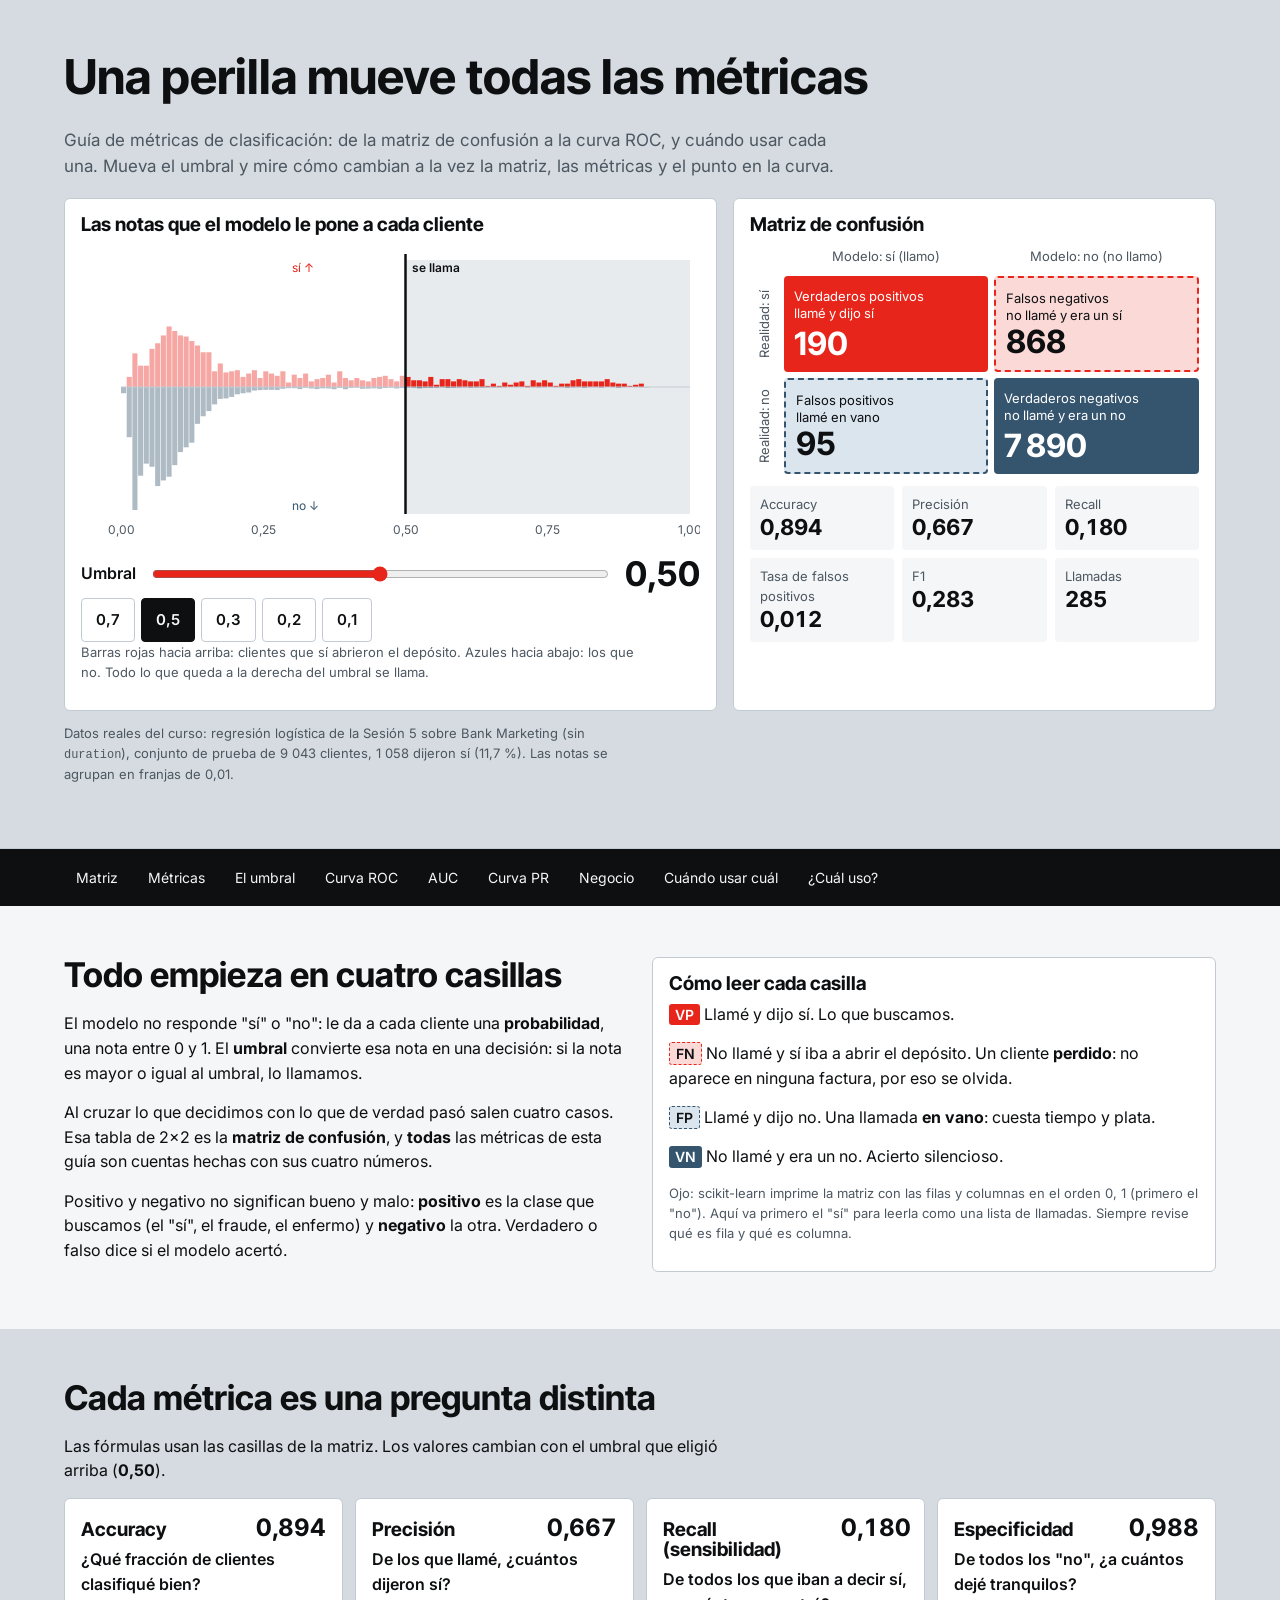
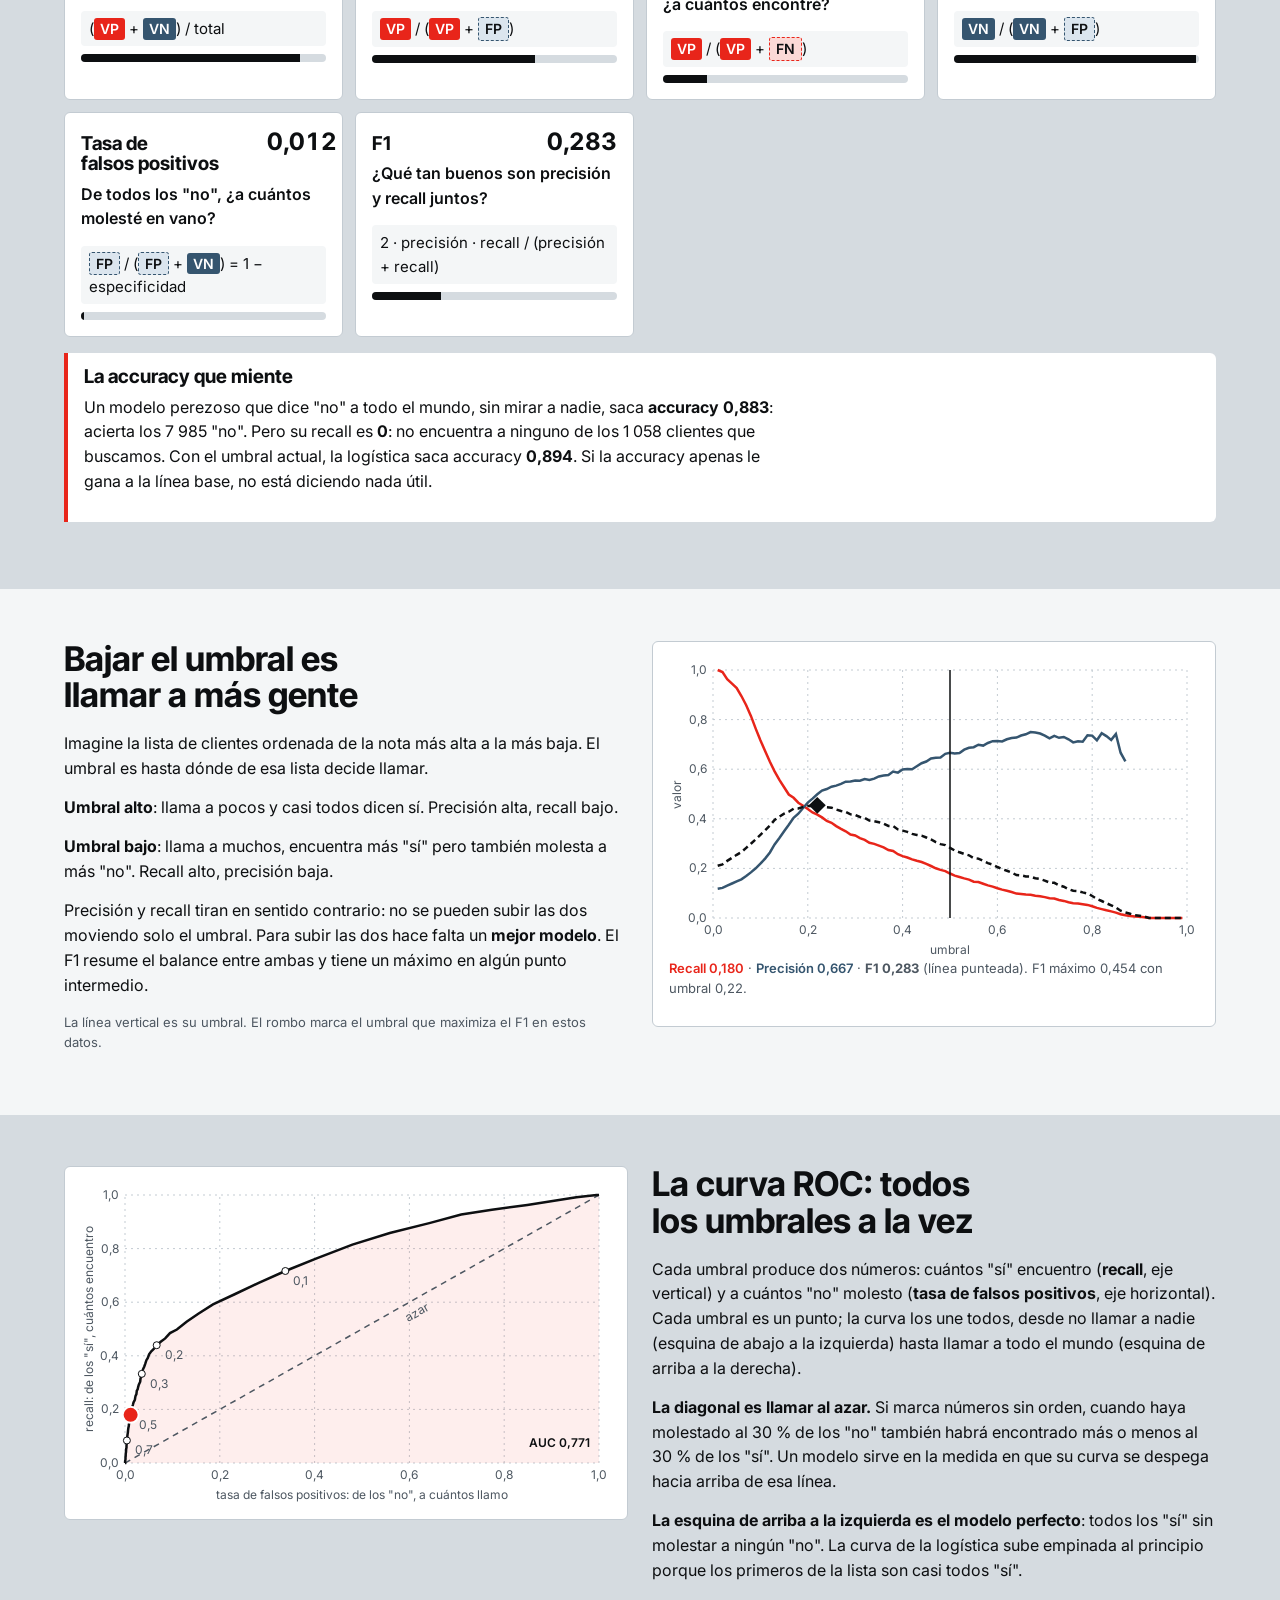
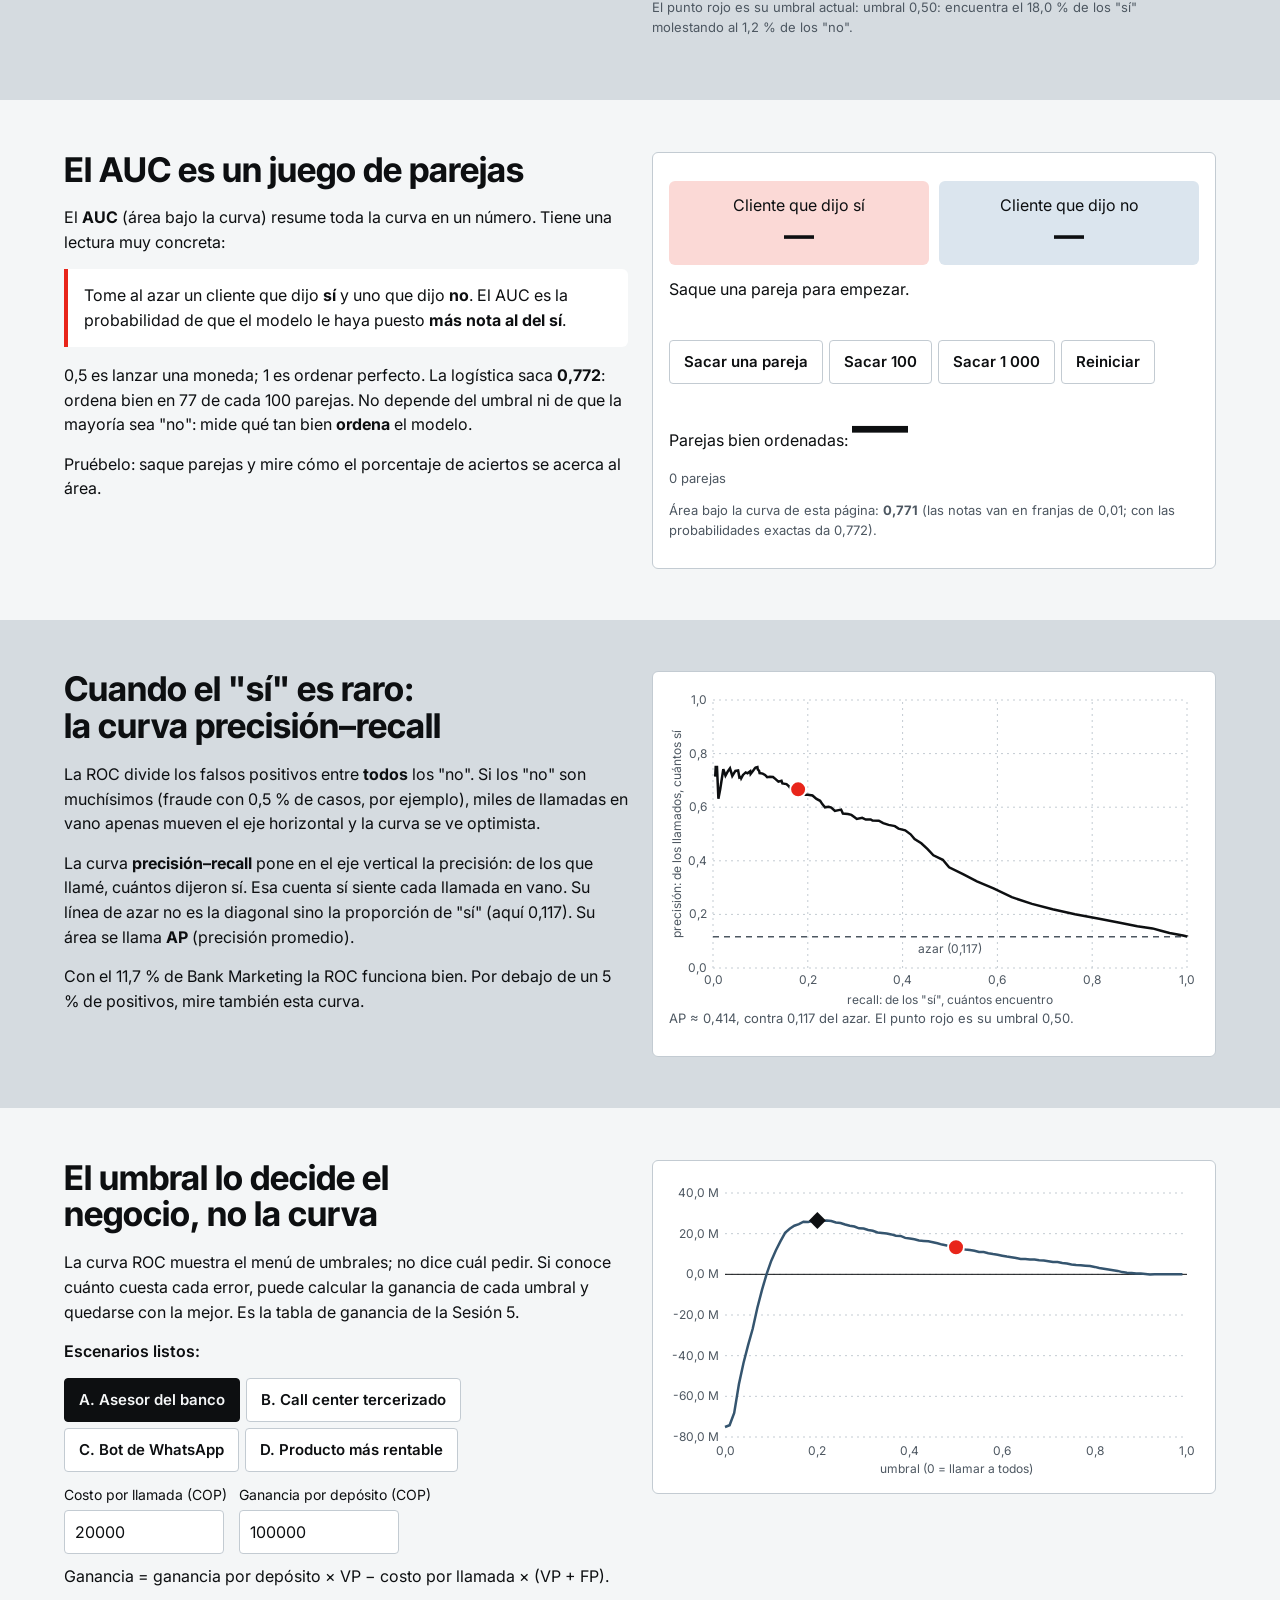
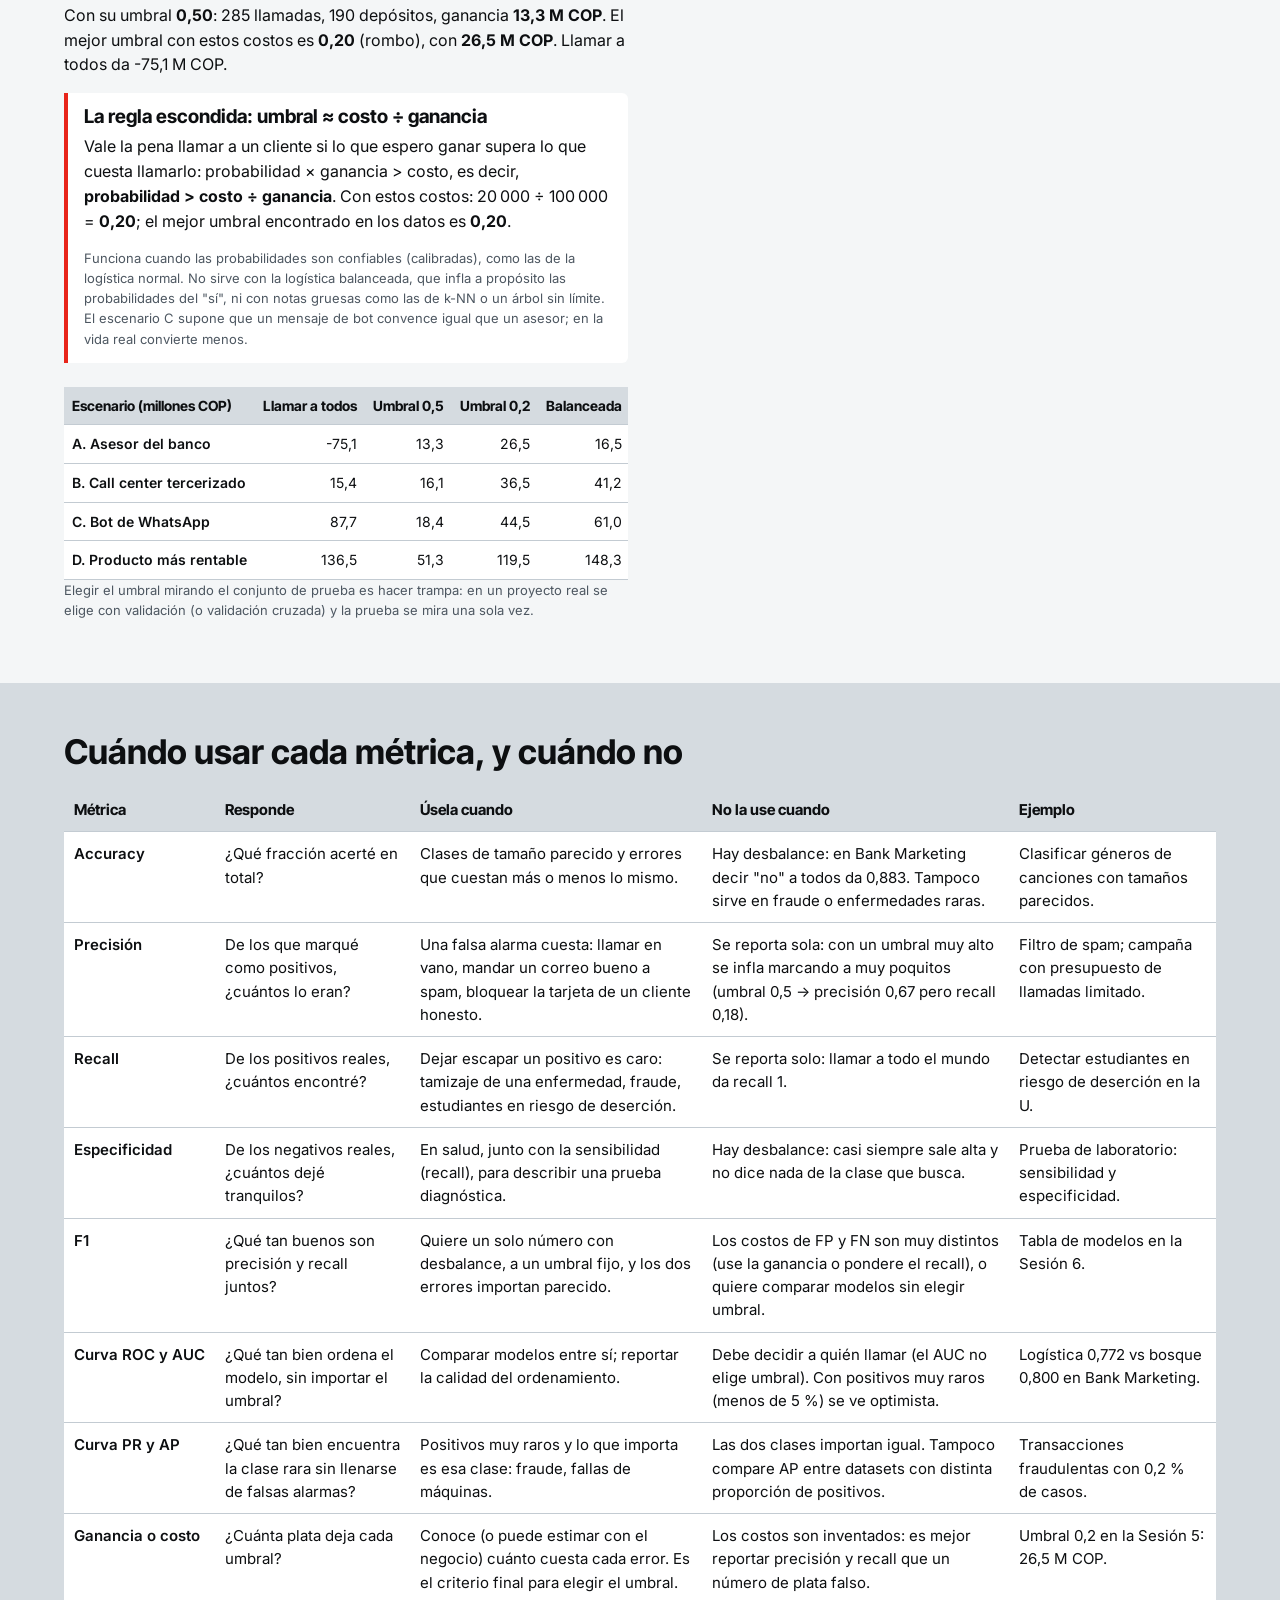
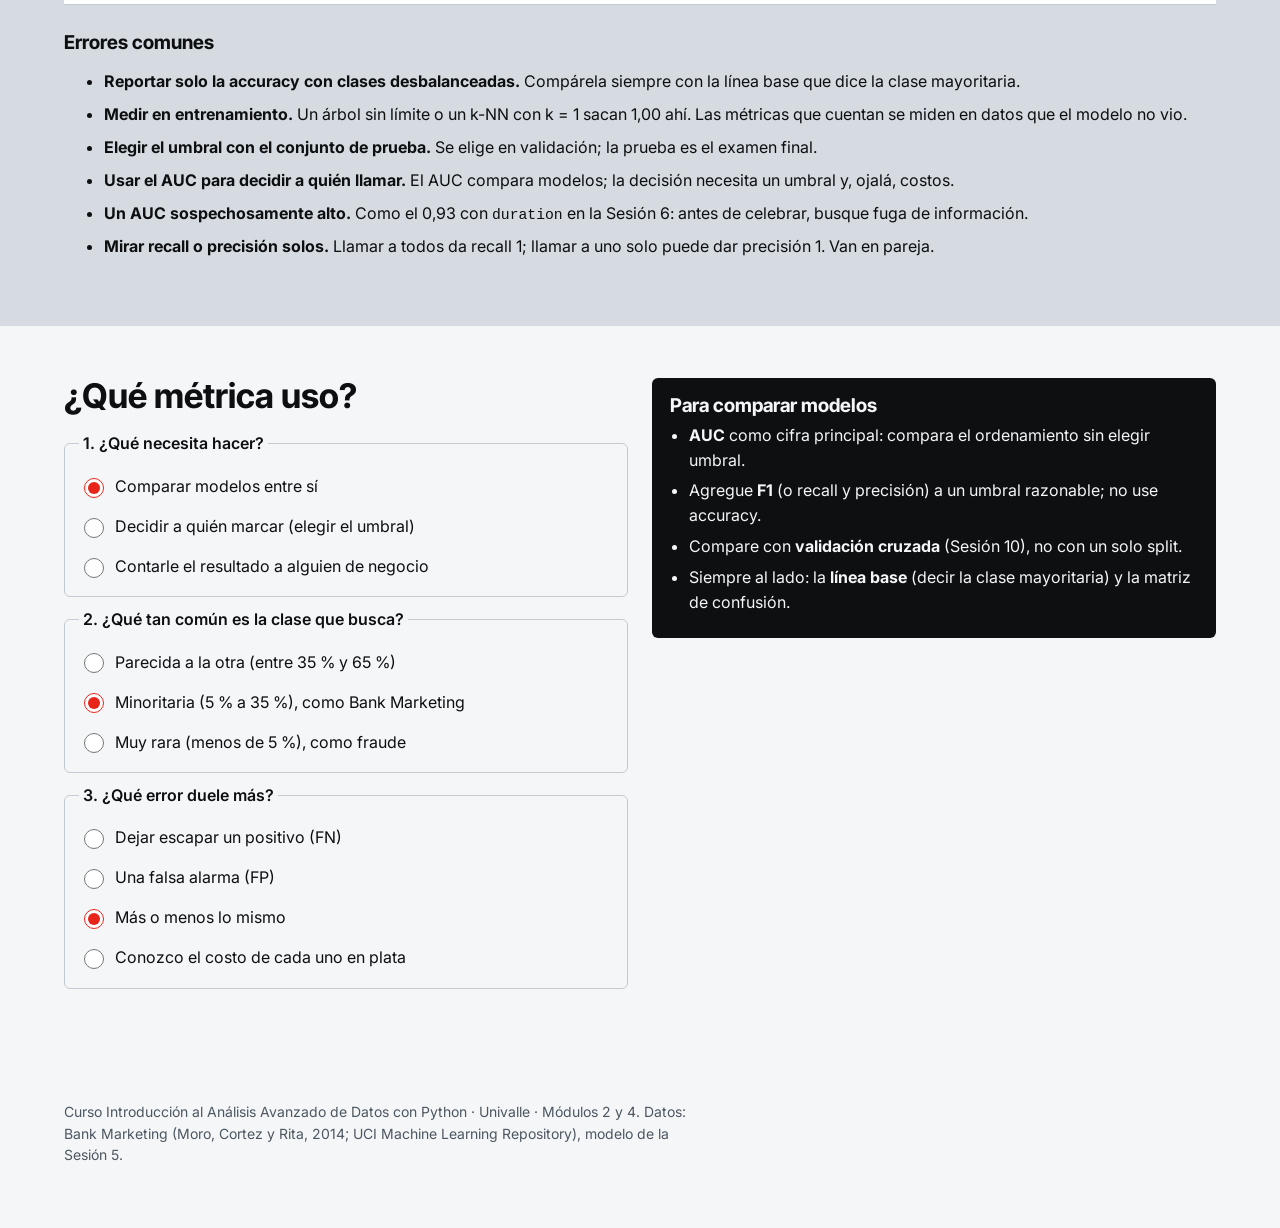
==== laboratorio/10_metricas.html @ 0da5ed46 "Laboratorio 10: métricas, umbral y ROC" ====
<!DOCTYPE html>
<html lang="es">
<head>
<meta charset="utf-8">
<meta name="viewport" content="width=device-width, initial-scale=1">
<title>Guía de métricas de clasificación</title>
<link rel="preconnect" href="https://fonts.googleapis.com">
<link rel="stylesheet" href="https://fonts.googleapis.com/css2?family=Inter+Tight:wght@600;700&family=Inter:wght@400;500;600&display=swap">
<style>
/* VOICE: profesor explicando en vivo, claro y técnico, sin adornos.
   IDEA: la consola del call center: una perilla (el umbral) mueve toda la tabla de llamadas.
   PICTURE: el laboratorio vivo arriba: notas de los clientes, la perilla, la matriz y el punto en la ROC.
   COLOUR and TYPE: acero, negro, blanco; rojo alarma = "sí", pizarra azul = "no". Inter Tight + Inter.
   LAYOUT: laboratorio a lo ancho, luego secciones en columna con figuras vivas y una guía final de decisión. */
:root{color-scheme:light dark;
--bg:light-dark(#f4f6f7,#16191c);--panel:light-dark(#ffffff,#1e2327);--steel:light-dark(#d5dbe0,#2b3238);
--ink:light-dark(#0d0f11,#eef1f3);--muted:light-dark(#4d5761,#a3aeb7);--line:light-dark(#c3cbd2,#3a434b);
--si:light-dark(#e8251a,#ff5b4f);--si2:light-dark(#fbd9d6,#4a2220);--no:light-dark(#35556f,#93b4cc);--no2:light-dark(#dbe5ee,#23313d)}
:root[data-theme=light]{color-scheme:light}:root[data-theme=dark]{color-scheme:dark}
*{box-sizing:border-box;min-width:0}
body{margin:0;background:var(--bg);color:var(--ink);font:16px/1.55 Inter,system-ui,sans-serif;overflow-x:clip}
h1,h2,h3{font-family:"Inter Tight",Inter,sans-serif;font-weight:700;line-height:1.08;text-wrap:balance;margin:0 0 .5em}
h1{font-size:clamp(30px,4.4vw,48px)}h2{font-size:clamp(24px,3vw,34px)}h3{font-size:19px;margin-bottom:.35em}
p{margin:0 0 .9em;max-width:70ch}
.band{padding:clamp(28px,4vw,60px) max(5vw,16px)}
.wrap{max-width:1240px;margin:0 auto}
.top{background:var(--steel);border-bottom:1px solid var(--line)}
.lede{color:var(--muted);font-size:17px}
nav.scroll{display:flex;gap:6px;overflow-x:auto;padding:10px max(5vw,16px);background:var(--ink);}
nav.scroll a{flex:none;color:var(--bg);text-decoration:none;font-size:14px;padding:8px 12px;border-radius:4px}
nav.scroll a:hover,nav.scroll a:focus-visible{background:var(--si);color:#fff;outline:none}
@media(min-width:900px){nav.scroll{position:sticky;top:0;z-index:5}}
html{scroll-padding-top:72px;scroll-behavior:smooth}
@media(prefers-reduced-motion:reduce){html{scroll-behavior:auto}}
.lab{display:grid;grid-template-columns:minmax(0,1.35fr) minmax(0,1fr);gap:16px;margin-top:18px}
.card{background:var(--panel);border:1px solid var(--line);border-radius:6px;padding:16px}
.fig{position:relative;min-height:300px}.fig>svg{position:absolute;inset:0;width:100%;height:100%}
.fig.sq{min-height:320px}
.knob{display:flex;align-items:center;gap:14px;flex-wrap:wrap;margin-top:8px}
.knob label{font-weight:600}
input[type=range]{flex:1;min-width:180px;height:44px;accent-color:var(--si)}
.tval{font:700 34px/1 "Inter Tight",sans-serif;font-variant-numeric:tabular-nums;min-width:3.2ch}
.presets{display:flex;gap:6px;flex-wrap:wrap}
button,.btn{font:600 15px Inter,sans-serif;min-height:44px;padding:0 14px;border-radius:4px;border:1px solid var(--line);background:var(--panel);color:var(--ink);cursor:pointer}
button:hover{border-color:var(--ink)}button:focus-visible,input:focus-visible,select:focus-visible{outline:3px solid var(--si);outline-offset:2px}
button.on{background:var(--ink);color:var(--bg);border-color:var(--ink)}
.cm{display:grid;grid-template-columns:auto minmax(0,1fr) minmax(0,1fr);gap:6px;font-variant-numeric:tabular-nums}
.cm .h{font-size:13px;color:var(--muted);display:flex;align-items:center;justify-content:center;text-align:center;padding:4px}
.cm .rh{writing-mode:vertical-rl;transform:rotate(180deg)}
.cell{border-radius:4px;padding:12px 10px;min-height:96px;display:flex;flex-direction:column;justify-content:space-between}
.cell b{font:700 clamp(24px,3vw,32px)/1 "Inter Tight",sans-serif}
.cell small{font-size:13px;line-height:1.3}
.vp{background:var(--si);color:#fff}.fn{background:var(--si2);color:var(--ink);border:2px dashed var(--si)}
.fp{background:var(--no2);color:var(--ink);border:2px dashed var(--no)}.vn{background:var(--no);color:light-dark(#fff,#0d0f11)}
.read{display:grid;grid-template-columns:repeat(3,minmax(0,1fr));gap:8px;margin-top:12px}
.read div{background:var(--bg);border-radius:4px;padding:8px 10px}
.read span{display:block;font-size:13px;color:var(--muted)}
.read b{font:700 22px "Inter Tight",sans-serif;font-variant-numeric:tabular-nums}
.note{font-size:13px;color:var(--muted)}
.cols{display:grid;grid-template-columns:minmax(0,1fr) minmax(0,1fr);gap:24px;align-items:start}
.metrics{display:grid;grid-template-columns:repeat(auto-fill,minmax(250px,1fr));gap:12px}
.m h3{display:flex;justify-content:space-between;gap:8px;align-items:baseline}
.m h3 b{font-variant-numeric:tabular-nums;font-size:24px}
.q{font-weight:600}
.f{font-size:15px;background:var(--bg);border-radius:4px;padding:6px 8px;margin:8px 0}
.chip{display:inline-block;padding:0 6px;border-radius:3px;font-weight:600;font-size:14px}
.c-vp{background:var(--si);color:#fff}.c-fn{background:var(--si2);border:1px dashed var(--si)}.c-fp{background:var(--no2);border:1px dashed var(--no)}.c-vn{background:var(--no);color:light-dark(#fff,#0d0f11)}
.bar{height:8px;background:var(--steel);border-radius:4px;overflow:hidden}.bar i{display:block;height:100%;background:var(--ink)}
.callout{border-left:4px solid var(--si);background:var(--panel);padding:14px 16px;border-radius:0 6px 6px 0;margin:16px 0}
.pair{display:grid;grid-template-columns:minmax(0,1fr) minmax(0,1fr);gap:10px;margin:12px 0}
.pair div{border-radius:6px;padding:12px;text-align:center}
.pair b{display:block;font:700 30px "Inter Tight",sans-serif;font-variant-numeric:tabular-nums}
.big{font:700 clamp(36px,6vw,56px)/1 "Inter Tight",sans-serif;font-variant-numeric:tabular-nums}
.inputs{display:flex;gap:12px;flex-wrap:wrap;margin-bottom:10px}
.inputs label{display:flex;flex-direction:column;font-size:14px;gap:4px}
.inputs input{font:16px Inter;min-height:44px;padding:0 10px;border:1px solid var(--line);border-radius:4px;background:var(--panel);color:var(--ink);width:160px}
table{border-collapse:collapse;width:100%;font-size:15px;background:var(--panel)}
th,td{text-align:left;vertical-align:top;padding:10px;border-bottom:1px solid var(--line)}
th{font-family:"Inter Tight",Inter,sans-serif;background:var(--steel)}
td:first-child{font-weight:600;white-space:nowrap}
.quiz fieldset{border:1px solid var(--line);border-radius:6px;margin:0 0 10px;padding:10px 14px}
.quiz legend{font-weight:600;padding:0 4px}
.quiz label{display:flex;align-items:center;gap:8px;min-height:40px;cursor:pointer}
.quiz input{width:20px;height:20px;accent-color:var(--si)}
#escTab td,#escTab th{white-space:nowrap;font-size:14px;padding:8px}#escTab td:not(:first-child){text-align:right}
#rec{background:var(--ink);color:var(--bg);border-radius:6px;padding:18px}
#rec h3{color:var(--bg)}#rec ul{margin:0;padding-left:1.2em}#rec li{margin-bottom:6px}
.err li{margin-bottom:8px}
svg text{font:12px Inter,sans-serif;fill:var(--muted)}
.ax{stroke:var(--line)}.grid{stroke:var(--line);stroke-dasharray:2 4}
footer{color:var(--muted);font-size:14px}
pre,.scroll{overflow-x:auto}code{overflow-wrap:anywhere;font-size:.92em}
@media(max-width:860px){.lab,.cols{grid-template-columns:minmax(0,1fr)}}
@media(max-width:600px){table{font-size:13px}.stack thead{display:none}.stack tr{display:grid;padding-block:10px}.stack td{display:flow-root;border:0;padding:3px 0;padding-inline-start:8em;text-align:start;white-space:normal}.stack td::before{content:attr(data-l);float:inline-start;width:7.5em;margin-inline-start:-8em;white-space:normal;color:var(--muted);font-weight:600}.stack td:empty{display:none}.read b{font-size:18px}}
</style><script>new MutationObserver(()=>{for(const c of document.querySelectorAll('.stack td:not([data-l])')){let i=0,p=c;while(p=p.previousElementSibling)i+=p.colSpan;c.dataset.l=c.closest('table').rows[0].cells[i]?.textContent||''}}).observe(document,{childList:true,subtree:true})</script>
</head>
<body>

<header class="band top"><div class="wrap">
  <h1>Una perilla mueve todas las métricas</h1>
  <p class="lede">Guía de métricas de clasificación: de la matriz de confusión a la curva ROC, y cuándo usar cada una. Mueva el umbral y mire cómo cambian a la vez la matriz, las métricas y el punto en la curva.</p>

  <div class="lab">
    <div class="card">
      <h3>Las notas que el modelo le pone a cada cliente</h3>
      <div class="fig" id="hist"></div>
      <div class="knob">
        <label for="t">Umbral</label>
        <input type="range" id="t" min="1" max="99" value="50" aria-describedby="tdesc">
        <span class="tval" id="tv">0,50</span>
      </div>
      <div class="presets" aria-label="Umbrales de referencia">
        <button data-k="70">0,7</button><button data-k="50">0,5</button><button data-k="30">0,3</button><button data-k="20">0,2</button><button data-k="10">0,1</button>
      </div>
      <p class="note" id="tdesc">Barras rojas hacia arriba: clientes que sí abrieron el depósito. Azules hacia abajo: los que no. Todo lo que queda a la derecha del umbral se llama.</p>
    </div>
    <div class="card">
      <h3>Matriz de confusión</h3>
      <div class="cm" aria-live="polite">
        <div></div><div class="h">Modelo: sí (llamo)</div><div class="h">Modelo: no (no llamo)</div>
        <div class="h rh">Realidad: sí</div>
        <div class="cell vp"><small>Verdaderos positivos<br>llamé y dijo sí</small><b id="cVP"></b></div>
        <div class="cell fn"><small>Falsos negativos<br>no llamé y era un sí</small><b id="cFN"></b></div>
        <div class="h rh">Realidad: no</div>
        <div class="cell fp"><small>Falsos positivos<br>llamé en vano</small><b id="cFP"></b></div>
        <div class="cell vn"><small>Verdaderos negativos<br>no llamé y era un no</small><b id="cVN"></b></div>
      </div>
      <div class="read">
        <div><span>Accuracy</span><b id="rAcc"></b></div>
        <div><span>Precisión</span><b id="rPre"></b></div>
        <div><span>Recall</span><b id="rRec"></b></div>
        <div><span>Tasa de falsos positivos</span><b id="rFpr"></b></div>
        <div><span>F1</span><b id="rF1"></b></div>
        <div><span>Llamadas</span><b id="rCalls"></b></div>
      </div>
    </div>
  </div>
  <p class="note" style="margin-top:12px">Datos reales del curso: regresión logística de la Sesión 5 sobre Bank Marketing (sin <code>duration</code>), conjunto de prueba de 9 043 clientes, 1 058 dijeron sí (11,7 %). Las notas se agrupan en franjas de 0,01.</p>
</div></header>

<nav class="scroll" aria-label="Secciones">
  <a href="#matriz">Matriz</a><a href="#metricas">Métricas</a><a href="#perilla">El umbral</a><a href="#roc">Curva ROC</a><a href="#auc">AUC</a><a href="#pr">Curva PR</a><a href="#negocio">Negocio</a><a href="#guia">Cuándo usar cuál</a><a href="#elegir">¿Cuál uso?</a>
</nav>

<main>
<section class="band" id="matriz"><div class="wrap cols">
  <div>
    <h2>Todo empieza en cuatro casillas</h2>
    <p>El modelo no responde "sí" o "no": le da a cada cliente una <b>probabilidad</b>, una nota entre 0 y 1. El <b>umbral</b> convierte esa nota en una decisión: si la nota es mayor o igual al umbral, lo llamamos.</p>
    <p>Al cruzar lo que decidimos con lo que de verdad pasó salen cuatro casos. Esa tabla de 2×2 es la <b>matriz de confusión</b>, y <b>todas</b> las métricas de esta guía son cuentas hechas con sus cuatro números.</p>
    <p>Positivo y negativo no significan bueno y malo: <b>positivo</b> es la clase que buscamos (el "sí", el fraude, el enfermo) y <b>negativo</b> la otra. Verdadero o falso dice si el modelo acertó.</p>
  </div>
  <div class="card">
    <h3>Cómo leer cada casilla</h3>
    <p><span class="chip c-vp">VP</span> Llamé y dijo sí. Lo que buscamos.</p>
    <p><span class="chip c-fn">FN</span> No llamé y sí iba a abrir el depósito. Un cliente <b>perdido</b>: no aparece en ninguna factura, por eso se olvida.</p>
    <p><span class="chip c-fp">FP</span> Llamé y dijo no. Una llamada <b>en vano</b>: cuesta tiempo y plata.</p>
    <p><span class="chip c-vn">VN</span> No llamé y era un no. Acierto silencioso.</p>
    <p class="note">Ojo: scikit-learn imprime la matriz con las filas y columnas en el orden 0, 1 (primero el "no"). Aquí va primero el "sí" para leerla como una lista de llamadas. Siempre revise qué es fila y qué es columna.</p>
  </div>
</div></section>

<section class="band" id="metricas" style="background:var(--steel)"><div class="wrap">
  <h2>Cada métrica es una pregunta distinta</h2>
  <p>Las fórmulas usan las casillas de la matriz. Los valores cambian con el umbral que eligió arriba (<b id="tv2">0,50</b>).</p>
  <div class="metrics" id="mcards"></div>
  <div class="callout">
    <h3>La accuracy que miente</h3>
    <p>Un modelo perezoso que dice "no" a todo el mundo, sin mirar a nadie, saca <b>accuracy 0,883</b>: acierta los 7 985 "no". Pero su recall es <b>0</b>: no encuentra a ninguno de los 1 058 clientes que buscamos. Con el umbral actual, la logística saca accuracy <b id="accNow"></b>. Si la accuracy apenas le gana a la línea base, no está diciendo nada útil.</p>
  </div>
</div></section>

<section class="band" id="perilla"><div class="wrap cols">
  <div>
    <h2>Bajar el umbral es llamar a más gente</h2>
    <p>Imagine la lista de clientes ordenada de la nota más alta a la más baja. El umbral es hasta dónde de esa lista decide llamar.</p>
    <p><b>Umbral alto</b>: llama a pocos y casi todos dicen sí. Precisión alta, recall bajo.</p>
    <p><b>Umbral bajo</b>: llama a muchos, encuentra más "sí" pero también molesta a más "no". Recall alto, precisión baja.</p>
    <p>Precisión y recall tiran en sentido contrario: no se pueden subir las dos moviendo solo el umbral. Para subir las dos hace falta un <b>mejor modelo</b>. El F1 resume el balance entre ambas y tiene un máximo en algún punto intermedio.</p>
    <p class="note">La línea vertical es su umbral. El rombo marca el umbral que maximiza el F1 en estos datos.</p>
  </div>
  <div class="card"><div class="fig" id="tradeoff"></div>
    <p class="note" id="legT"></p></div>
</div></section>

<section class="band" id="roc" style="background:var(--steel)"><div class="wrap cols">
  <div class="card"><div class="fig sq" id="rocfig"></div></div>
  <div>
    <h2>La curva ROC: todos los umbrales a la vez</h2>
    <p>Cada umbral produce dos números: cuántos "sí" encuentro (<b>recall</b>, eje vertical) y a cuántos "no" molesto (<b>tasa de falsos positivos</b>, eje horizontal). Cada umbral es un punto; la curva los une todos, desde no llamar a nadie (esquina de abajo a la izquierda) hasta llamar a todo el mundo (esquina de arriba a la derecha).</p>
    <p><b>La diagonal es llamar al azar.</b> Si marca números sin orden, cuando haya molestado al 30 % de los "no" también habrá encontrado más o menos al 30 % de los "sí". Un modelo sirve en la medida en que su curva se despega hacia arriba de esa línea.</p>
    <p><b>La esquina de arriba a la izquierda es el modelo perfecto</b>: todos los "sí" sin molestar a ningún "no". La curva de la logística sube empinada al principio porque los primeros de la lista son casi todos "sí".</p>
    <p class="note">El punto rojo es su umbral actual: <span id="rocnow"></span>.</p>
  </div>
</div></section>

<section class="band" id="auc"><div class="wrap cols">
  <div>
    <h2>El AUC es un juego de parejas</h2>
    <p>El <b>AUC</b> (área bajo la curva) resume toda la curva en un número. Tiene una lectura muy concreta:</p>
    <p class="callout" style="margin-top:0">Tome al azar un cliente que dijo <b>sí</b> y uno que dijo <b>no</b>. El AUC es la probabilidad de que el modelo le haya puesto <b>más nota al del sí</b>.</p>
    <p>0,5 es lanzar una moneda; 1 es ordenar perfecto. La logística saca <b>0,772</b>: ordena bien en 77 de cada 100 parejas. No depende del umbral ni de que la mayoría sea "no": mide qué tan bien <b>ordena</b> el modelo.</p>
    <p>Pruébelo: saque parejas y mire cómo el porcentaje de aciertos se acerca al área.</p>
  </div>
  <div class="card">
    <div class="pair">
      <div style="background:var(--si2)"><span>Cliente que dijo sí</span><b id="pSi">—</b></div>
      <div style="background:var(--no2)"><span>Cliente que dijo no</span><b id="pNo">—</b></div>
    </div>
    <p id="pMsg" aria-live="polite" style="min-height:3em">Saque una pareja para empezar.</p>
    <div class="presets"><button id="b1">Sacar una pareja</button><button id="b100">Sacar 100</button><button id="b1000">Sacar 1 000</button><button id="b0">Reiniciar</button></div>
    <p style="margin-top:14px">Parejas bien ordenadas: <span class="big" id="pRate">—</span></p>
    <p class="note" id="pCount">0 parejas</p>
    <p class="note">Área bajo la curva de esta página: <b id="aucBins"></b> (las notas van en franjas de 0,01; con las probabilidades exactas da 0,772).</p>
  </div>
</div></section>

<section class="band" id="pr" style="background:var(--steel)"><div class="wrap cols">
  <div>
    <h2>Cuando el "sí" es raro: la curva precisión–recall</h2>
    <p>La ROC divide los falsos positivos entre <b>todos</b> los "no". Si los "no" son muchísimos (fraude con 0,5 % de casos, por ejemplo), miles de llamadas en vano apenas mueven el eje horizontal y la curva se ve optimista.</p>
    <p>La curva <b>precisión–recall</b> pone en el eje vertical la precisión: de los que llamé, cuántos dijeron sí. Esa cuenta sí siente cada llamada en vano. Su línea de azar no es la diagonal sino la proporción de "sí" (aquí 0,117). Su área se llama <b>AP</b> (precisión promedio).</p>
    <p>Con el 11,7 % de Bank Marketing la ROC funciona bien. Por debajo de un 5 % de positivos, mire también esta curva.</p>
  </div>
  <div class="card"><div class="fig sq" id="prfig"></div><p class="note" id="apnote"></p></div>
</div></section>

<section class="band" id="negocio"><div class="wrap cols">
  <div>
    <h2>El umbral lo decide el negocio, no la curva</h2>
    <p>La curva ROC muestra el menú de umbrales; no dice cuál pedir. Si conoce cuánto cuesta cada error, puede calcular la ganancia de cada umbral y quedarse con la mejor. Es la tabla de ganancia de la Sesión 5.</p>
    <p class="q">Escenarios listos:</p>
    <div class="presets" id="esc" style="margin-bottom:12px">
      <button data-c="20000" data-g="100000">A. Asesor del banco</button>
      <button data-c="10000" data-g="100000">B. Call center tercerizado</button>
      <button data-c="2000" data-g="100000">C. Bot de WhatsApp</button>
      <button data-c="20000" data-g="300000">D. Producto más rentable</button>
    </div>
    <div class="inputs">
      <label>Costo por llamada (COP)<input type="number" id="cCall" value="20000" min="0" step="1000"></label>
      <label>Ganancia por depósito (COP)<input type="number" id="cGain" value="100000" min="0" step="5000"></label>
    </div>
    <p>Ganancia = ganancia por depósito × VP − costo por llamada × (VP + FP).</p>
    <p id="profitTxt" aria-live="polite"></p>
    <div class="callout"><h3>La regla escondida: umbral ≈ costo ÷ ganancia</h3>
    <p>Vale la pena llamar a un cliente si lo que espero ganar supera lo que cuesta llamarlo: probabilidad × ganancia &gt; costo, es decir, <b>probabilidad &gt; costo ÷ ganancia</b>. <span id="regla"></span></p>
    <p class="note" style="margin:0">Funciona cuando las probabilidades son confiables (calibradas), como las de la logística normal. No sirve con la logística balanceada, que infla a propósito las probabilidades del "sí", ni con notas gruesas como las de k-NN o un árbol sin límite. El escenario C supone que un mensaje de bot convence igual que un asesor; en la vida real convierte menos.</p></div>
    <div class="scroll"><table id="escTab" style="margin-top:8px"></table></div>
    <p class="note">Elegir el umbral mirando el conjunto de prueba es hacer trampa: en un proyecto real se elige con validación (o validación cruzada) y la prueba se mira una sola vez.</p>
  </div>
  <div class="card"><div class="fig" id="profit"></div></div>
</div></section>

<section class="band" id="guia" style="background:var(--steel)"><div class="wrap">
  <h2>Cuándo usar cada métrica, y cuándo no</h2>
  <div class="scroll">
  <table class="stack">
    <thead><tr><th>Métrica</th><th>Responde</th><th>Úsela cuando</th><th>No la use cuando</th><th>Ejemplo</th></tr></thead>
    <tbody id="gtab"></tbody>
  </table>
  </div>
  <h3 style="margin-top:28px">Errores comunes</h3>
  <ul class="err">
    <li><b>Reportar solo la accuracy con clases desbalanceadas.</b> Compárela siempre con la línea base que dice la clase mayoritaria.</li>
    <li><b>Medir en entrenamiento.</b> Un árbol sin límite o un k-NN con k = 1 sacan 1,00 ahí. Las métricas que cuentan se miden en datos que el modelo no vio.</li>
    <li><b>Elegir el umbral con el conjunto de prueba.</b> Se elige en validación; la prueba es el examen final.</li>
    <li><b>Usar el AUC para decidir a quién llamar.</b> El AUC compara modelos; la decisión necesita un umbral y, ojalá, costos.</li>
    <li><b>Un AUC sospechosamente alto.</b> Como el 0,93 con <code>duration</code> en la Sesión 6: antes de celebrar, busque fuga de información.</li>
    <li><b>Mirar recall o precisión solos.</b> Llamar a todos da recall 1; llamar a uno solo puede dar precisión 1. Van en pareja.</li>
  </ul>
</div></section>

<section class="band" id="elegir"><div class="wrap cols">
  <form class="quiz" id="quiz">
    <h2>¿Qué métrica uso?</h2>
    <fieldset><legend>1. ¿Qué necesita hacer?</legend>
      <label><input type="radio" name="g" value="cmp" checked> Comparar modelos entre sí</label>
      <label><input type="radio" name="g" value="thr"> Decidir a quién marcar (elegir el umbral)</label>
      <label><input type="radio" name="g" value="rep"> Contarle el resultado a alguien de negocio</label>
    </fieldset>
    <fieldset><legend>2. ¿Qué tan común es la clase que busca?</legend>
      <label><input type="radio" name="b" value="bal"> Parecida a la otra (entre 35 % y 65 %)</label>
      <label><input type="radio" name="b" value="des" checked> Minoritaria (5 % a 35 %), como Bank Marketing</label>
      <label><input type="radio" name="b" value="rara"> Muy rara (menos de 5 %), como fraude</label>
    </fieldset>
    <fieldset><legend>3. ¿Qué error duele más?</legend>
      <label><input type="radio" name="e" value="fn"> Dejar escapar un positivo (FN)</label>
      <label><input type="radio" name="e" value="fp"> Una falsa alarma (FP)</label>
      <label><input type="radio" name="e" value="igual" checked> Más o menos lo mismo</label>
      <label><input type="radio" name="e" value="plata"> Conozco el costo de cada uno en plata</label>
    </fieldset>
  </form>
  <div id="rec" aria-live="polite"></div>
</div></section>
</main>

<footer class="band"><div class="wrap">
  <p>Curso Introducción al Análisis Avanzado de Datos con Python · Univalle · Módulos 2 y 4. Datos: Bank Marketing (Moro, Cortez y Rita, 2014; UCI Machine Learning Repository), modelo de la Sesión 5.</p>
</div></footer>

<script>
{
const POS=[0,9,30,19,19,34,39,46,54,50,46,45,41,37,31,31,14,21,13,14,15,9,12,15,8,14,12,10,14,4,11,8,12,5,7,8,11,4,14,8,6,8,6,5,8,9,10,7,5,10,9,6,6,5,9,2,7,7,5,7,6,5,5,7,1,3,1,4,2,4,5,1,6,4,6,4,1,3,3,6,7,5,5,5,5,7,4,3,3,1,2,3,0,0,0,0,0,0,0,0];
const NEG=[42,338,828,597,516,537,667,629,604,526,438,406,375,248,197,162,117,80,77,67,49,42,37,24,21,19,19,20,12,8,8,14,5,10,14,9,10,15,6,15,6,4,12,11,9,12,7,4,10,7,3,4,8,5,5,4,2,6,4,3,2,4,3,3,2,2,2,1,0,0,0,2,1,2,1,0,1,1,4,2,1,4,1,1,3,0,1,4,1,0,0,1,1,0,0,0,0,0,0,0];
const P=POS.reduce((a,b)=>a+b,0),N=NEG.reduce((a,b)=>a+b,0),T=P+N;
const st=[];
for(let k=0;k<=100;k++){let tp=0,fp=0;for(let i=k;i<100;i++){tp+=POS[i];fp+=NEG[i]}
  const fn=P-tp,tn=N-fp,pre=tp+fp?tp/(tp+fp):null,rec=tp/P,f1=(pre&&rec)?2*pre*rec/(pre+rec):0;
  st.push({k,tp,fp,fn,tn,acc:(tp+tn)/T,pre,rec,fpr:fp/N,spec:tn/N,f1,calls:tp+fp})}
let auc=0;for(let k=0;k<100;k++)auc+=(st[k].fpr-st[k+1].fpr)*(st[k].rec+st[k+1].rec)/2;
let ap=0;for(let k=0;k<100;k++){const a=st[k],b=st[k+1];if(b.pre!=null)ap+=(a.rec-b.rec)*b.pre;else ap+=(a.rec-b.rec)*a.pre}
let bestF1=1;for(let k=1;k<100;k++)if(st[k].f1>st[bestF1].f1)bestF1=k;
const $=id=>document.getElementById(id);
const f=(x,d=3)=>x==null||isNaN(x)?'—':x.toFixed(d).replace('.',',');
const n=x=>Math.round(x).toLocaleString('es-CO').replace(/\./g,'\u202f');
const pc=x=>x==null?'—':(x*100).toFixed(1).replace('.',',')+' %';
let K=50;

const svgEl=(box,html)=>{let s=box.querySelector('svg');if(!s){s=document.createElementNS('http://www.w3.org/2000/svg','svg');box.appendChild(s)}s.innerHTML=html;return s};
const small=w=>w<520;

function drawHist(){
  const box=$('hist'),W=box.clientWidth,H=box.clientHeight;if(W<60)return;const m={l:small(W)?28:40,r:10,t:18,b:28},iw=W-m.l-m.r,ih=H-m.t-m.b,mid=m.t+ih/2;
  const sp=POS.map(v=>v/P),sn=NEG.map(v=>v/N),mx=Math.max(...sp,...sn);
  const x=i=>m.l+i/100*iw,h=v=>v/mx*(ih/2-4),bw=iw/100;
  let o=`<rect x="${x(K)}" y="${m.t}" width="${x(100)-x(K)}" height="${ih}" style="fill:var(--steel);opacity:.55"/>`;
  o+=`<text x="${x(K)+6}" y="${m.t+12}" style="fill:var(--ink);font-weight:600">se llama</text>`;
  for(let i=0;i<100;i++){const a=i>=K?1:.4;
    o+=`<rect x="${x(i)}" y="${mid-h(sp[i])}" width="${Math.max(bw-.6,.5)}" height="${h(sp[i])}" style="fill:var(--si);opacity:${a}"/>`;
    o+=`<rect x="${x(i)}" y="${mid}" width="${Math.max(bw-.6,.5)}" height="${h(sn[i])}" style="fill:var(--no);opacity:${a}"/>`}
  o+=`<line class="ax" x1="${m.l}" x2="${m.l+iw}" y1="${mid}" y2="${mid}"/>`;
  o+=`<text x="${x(30)}" y="${m.t+12}" style="fill:var(--si)">sí ↑</text><text x="${x(30)}" y="${m.t+ih-4}" style="fill:var(--no)">no ↓</text>`;
  for(const t of [0,.25,.5,.75,1])o+=`<text x="${x(t*100)}" y="${H-8}" text-anchor="middle">${f(t,2)}</text>`;
  o+=`<line x1="${x(K)}" x2="${x(K)}" y1="${m.t-6}" y2="${m.t+ih}" style="stroke:var(--ink);stroke-width:2.5"/>`;
  svgEl(box,o)}

function axes(W,H,m,xl,yl,xs,ys){let o='';
  for(const t of [0,.2,.4,.6,.8,1]){const X=xs(t),Y=ys(t);o+=`<line class="grid" x1="${X}" x2="${X}" y1="${ys(0)}" y2="${ys(1)}"/><line class="grid" x1="${xs(0)}" x2="${xs(1)}" y1="${Y}" y2="${Y}"/>`;
    if(!small(W)||t%0.4<1e-9||t===1){o+=`<text x="${X}" y="${ys(0)+16}" text-anchor="middle">${f(t,1)}</text><text x="${xs(0)-6}" y="${Y+4}" text-anchor="end">${f(t,1)}</text>`}}
  o+=`<text x="${(xs(0)+xs(1))/2}" y="${H-4}" text-anchor="middle">${xl}</text>`;
  o+=`<text transform="translate(12 ${(ys(0)+ys(1))/2}) rotate(-90)" text-anchor="middle">${yl}</text>`;return o}

function drawTrade(){
  const box=$('tradeoff'),W=box.clientWidth,H=box.clientHeight;if(W<60)return;const m={l:44,r:12,t:12,b:40};
  const xs=t=>m.l+t*(W-m.l-m.r),ys=v=>m.t+(1-v)*(H-m.t-m.b);
  let o=axes(W,H,m,'umbral','valor',xs,ys);
  const line=(key,col,dash)=>{let d='';for(let k=1;k<100;k++){const v=st[k][key];if(v==null||(key==='pre'&&st[k].calls<15))continue;d+=(d?'L':'M')+xs(k/100).toFixed(1)+','+ys(v).toFixed(1)}return `<path d="${d}" fill="none" style="stroke:${col};stroke-width:2.5;${dash?'stroke-dasharray:6 4':''}"/>`};
  o+=line('rec','var(--si)')+line('pre','var(--no)')+line('f1','var(--ink)',1);
  o+=`<line x1="${xs(K/100)}" x2="${xs(K/100)}" y1="${ys(1)}" y2="${ys(0)}" style="stroke:var(--ink);stroke-width:1.5"/>`;
  const b=st[bestF1];o+=`<rect x="${xs(bestF1/100)-6}" y="${ys(b.f1)-6}" width="12" height="12" transform="rotate(45 ${xs(bestF1/100)} ${ys(b.f1)})" style="fill:var(--ink)"/>`;
  svgEl(box,o);
  const s=st[K];$('legT').innerHTML=`<span style="color:var(--si);font-weight:600">Recall ${f(s.rec)}</span> · <span style="color:var(--no);font-weight:600">Precisión ${f(s.pre)}</span> · <b>F1 ${f(s.f1)}</b> (línea punteada). F1 máximo ${f(b.f1)} con umbral ${f(bestF1/100,2)}.`}

function drawROC(){
  const box=$('rocfig'),W=box.clientWidth,H=box.clientHeight;if(W<60)return;const m={l:44,r:12,t:12,b:40};
  const xs=v=>m.l+v*(W-m.l-m.r),ys=v=>m.t+(1-v)*(H-m.t-m.b);
  let o=axes(W,H,m,small(W)?'falsos positivos (llamé en vano)':'tasa de falsos positivos: de los "no", a cuántos llamo','recall: de los "sí", cuántos encuentro',xs,ys);
  let d='',area=`M${xs(0)},${ys(0)}`;for(let k=100;k>=0;k--){const p=st[k];const c=xs(p.fpr).toFixed(1)+','+ys(p.rec).toFixed(1);d+=(d?'L':'M')+c;area+='L'+c}
  area+=`L${xs(1)},${ys(0)}Z`;
  o+=`<path d="${area}" style="fill:var(--si);opacity:.08"/>`;
  o+=`<line x1="${xs(0)}" y1="${ys(0)}" x2="${xs(1)}" y2="${ys(1)}" style="stroke:var(--muted);stroke-dasharray:6 5;stroke-width:1.5"/>`;
  o+=`<text x="${xs(.62)}" y="${ys(.55)}" text-anchor="middle" transform="rotate(${-Math.atan2(ys(1)-ys(0),xs(1)-xs(0))*-180/Math.PI} ${xs(.62)} ${ys(.55)})">azar</text>`;
  o+=`<path d="${d}" fill="none" style="stroke:var(--ink);stroke-width:2.5"/>`;
  for(const k of [70,50,30,20,10]){const p=st[k];o+=`<circle cx="${xs(p.fpr)}" cy="${ys(p.rec)}" r="3.5" style="fill:var(--panel);stroke:var(--ink)"/>`;if(!small(W))o+=`<text x="${xs(p.fpr)+8}" y="${ys(p.rec)+14}">${f(k/100,1)}</text>`}
  const p=st[K];o+=`<circle cx="${xs(p.fpr)}" cy="${ys(p.rec)}" r="8" style="fill:var(--si);stroke:var(--panel);stroke-width:2"/>`;
  o+=`<text x="${xs(.98)}" y="${ys(.06)}" text-anchor="end" style="fill:var(--ink);font-weight:600">AUC ${f(auc)}</text>`;
  svgEl(box,o);
  $('rocnow').textContent=`umbral ${f(K/100,2)}: encuentra el ${pc(p.rec)} de los "sí" molestando al ${pc(p.fpr)} de los "no"`}

function drawPR(){
  const box=$('prfig'),W=box.clientWidth,H=box.clientHeight;if(W<60)return;const m={l:44,r:12,t:12,b:40};
  const xs=v=>m.l+v*(W-m.l-m.r),ys=v=>m.t+(1-v)*(H-m.t-m.b);
  let o=axes(W,H,m,'recall: de los "sí", cuántos encuentro','precisión: de los llamados, cuántos sí',xs,ys);
  const base=P/T;o+=`<line x1="${xs(0)}" x2="${xs(1)}" y1="${ys(base)}" y2="${ys(base)}" style="stroke:var(--muted);stroke-dasharray:6 5;stroke-width:1.5"/><text x="${xs(.5)}" y="${ys(base)+16}" text-anchor="middle">azar (${f(base)})</text>`;
  let d='';for(let k=99;k>=0;k--){const p=st[k];if(p.pre==null||p.tp<5)continue;d+=(d?'L':'M')+xs(p.rec).toFixed(1)+','+ys(p.pre).toFixed(1)}
  o+=`<path d="${d}" fill="none" style="stroke:var(--ink);stroke-width:2.5"/>`;
  const p=st[K];if(p.pre!=null)o+=`<circle cx="${xs(p.rec)}" cy="${ys(p.pre)}" r="8" style="fill:var(--si);stroke:var(--panel);stroke-width:2"/>`;
  svgEl(box,o);
  $('apnote').textContent=`AP ≈ ${f(ap)}, contra ${f(base)} del azar. El punto rojo es su umbral ${f(K/100,2)}.`}

function profitOf(k){const c=+$('cCall').value||0,g=+$('cGain').value||0,s=st[k];return g*s.tp-c*s.calls}
const M=v=>(v/1e6).toFixed(1).replace('.',',')+' M';
function drawProfit(){
  const box=$('profit'),W=box.clientWidth,H=box.clientHeight;if(W<60)return;const m={l:small(W)?44:56,r:12,t:16,b:40};
  const vals=[];for(let k=0;k<=99;k++)vals.push(profitOf(k));
  let best=0;vals.forEach((v,i)=>{if(v>vals[best])best=i});
  const step=[5e6,10e6,20e6,25e6,50e6,100e6,200e6,500e6,1e9].find(s=>s*5>=Math.max(...vals.map(Math.abs)))||1e9;const lo=Math.floor(Math.min(0,...vals)/step)*step,hi=Math.ceil(Math.max(0,...vals)/step)*step,span=hi-lo||1;
  const xs=t=>m.l+t*(W-m.l-m.r),ys=v=>m.t+(1-(v-lo)/span)*(H-m.t-m.b);
  let o='';for(let v=lo;v<=hi+1;v+=step){o+=`<line class="grid" x1="${xs(0)}" x2="${xs(1)}" y1="${ys(v)}" y2="${ys(v)}"/><text x="${xs(0)-6}" y="${ys(v)+4}" text-anchor="end">${M(v)}</text>`}
  for(const t of [0,.2,.4,.6,.8,1])o+=`<text x="${xs(t)}" y="${H-22}" text-anchor="middle">${f(t,1)}</text>`;
  o+=`<text x="${(xs(0)+xs(1))/2}" y="${H-4}" text-anchor="middle">umbral (0 = llamar a todos)</text>`;
  o+=`<line x1="${xs(0)}" x2="${xs(1)}" y1="${ys(0)}" y2="${ys(0)}" style="stroke:var(--ink)"/>`;
  let d='';vals.forEach((v,k)=>d+=(k?'L':'M')+xs(k/100).toFixed(1)+','+ys(v).toFixed(1));
  o+=`<path d="${d}" fill="none" style="stroke:var(--no);stroke-width:2.5"/>`;
  o+=`<rect x="${xs(best/100)-6}" y="${ys(vals[best])-6}" width="12" height="12" transform="rotate(45 ${xs(best/100)} ${ys(vals[best])})" style="fill:var(--ink)"/>`;
  o+=`<circle cx="${xs(K/100)}" cy="${ys(vals[K])}" r="8" style="fill:var(--si);stroke:var(--panel);stroke-width:2"/>`;
  svgEl(box,o);
  const c=+$('cCall').value||0,g=+$('cGain').value||0;
  $('regla').innerHTML=g?`Con estos costos: ${n(c)} ÷ ${n(g)} = <b>${f(c/g,2)}</b>; el mejor umbral encontrado en los datos es <b>${f(best/100,2)}</b>.`:'';
  document.querySelectorAll('#esc button').forEach(b=>b.classList.toggle('on',+b.dataset.c===c&&+b.dataset.g===g));
  $('profitTxt').innerHTML=`Con su umbral <b>${f(K/100,2)}</b>: ${n(st[K].calls)} llamadas, ${n(st[K].tp)} depósitos, ganancia <b>${M(vals[K])} COP</b>. El mejor umbral con estos costos es <b>${f(best/100,2)}</b> (rombo), con <b>${M(vals[best])} COP</b>. Llamar a todos da ${M(vals[0])} COP.`}

const MET=[
 {n:'Accuracy',q:'¿Qué fracción de clientes clasifiqué bien?',fx:'(<span class="chip c-vp">VP</span> + <span class="chip c-vn">VN</span>) / total',v:s=>s.acc},
 {n:'Precisión',q:'De los que llamé, ¿cuántos dijeron sí?',fx:'<span class="chip c-vp">VP</span> / (<span class="chip c-vp">VP</span> + <span class="chip c-fp">FP</span>)',v:s=>s.pre},
 {n:'Recall (sensibilidad)',q:'De todos los que iban a decir sí, ¿a cuántos encontré?',fx:'<span class="chip c-vp">VP</span> / (<span class="chip c-vp">VP</span> + <span class="chip c-fn">FN</span>)',v:s=>s.rec},
 {n:'Especificidad',q:'De todos los "no", ¿a cuántos dejé tranquilos?',fx:'<span class="chip c-vn">VN</span> / (<span class="chip c-vn">VN</span> + <span class="chip c-fp">FP</span>)',v:s=>s.spec},
 {n:'Tasa de falsos positivos',q:'De todos los "no", ¿a cuántos molesté en vano?',fx:'<span class="chip c-fp">FP</span> / (<span class="chip c-fp">FP</span> + <span class="chip c-vn">VN</span>) = 1 − especificidad',v:s=>s.fpr},
 {n:'F1',q:'¿Qué tan buenos son precisión y recall juntos?',fx:'2 · precisión · recall / (precisión + recall)',v:s=>s.f1}];
function cards(){const s=st[K];$('mcards').innerHTML=MET.map(m=>{const v=m.v(s);return `<div class="card m"><h3><span>${m.n}</span><b>${f(v)}</b></h3><p class="q">${m.q}</p><div class="f">${m.fx}</div><div class="bar"><i style="width:${(v||0)*100}%"></i></div></div>`}).join('')}

function update(){
  const s=st[K];$('t').value=K;$('tv').textContent=$('tv2').textContent=f(K/100,2);
  $('cVP').textContent=n(s.tp);$('cFN').textContent=n(s.fn);$('cFP').textContent=n(s.fp);$('cVN').textContent=n(s.tn);
  $('rAcc').textContent=f(s.acc);$('rPre').textContent=f(s.pre);$('rRec').textContent=f(s.rec);$('rFpr').textContent=f(s.fpr);$('rF1').textContent=f(s.f1);$('rCalls').textContent=n(s.calls);
  $('accNow').textContent=f(s.acc);
  document.querySelectorAll('.presets [data-k]').forEach(b=>b.classList.toggle('on',+b.dataset.k===K));
  cards();drawAll()}
function drawAll(){drawHist();drawTrade();drawROC();drawPR();drawProfit()}

$('t').addEventListener('input',e=>{K=+e.target.value;update()});
document.querySelectorAll('.presets [data-k]').forEach(b=>b.addEventListener('click',()=>{K=+b.dataset.k;update()}));
['cCall','cGain'].forEach(id=>$(id).addEventListener('input',drawProfit));
document.querySelectorAll('#esc button').forEach(b=>b.addEventListener('click',()=>{$('cCall').value=b.dataset.c;$('cGain').value=b.dataset.g;drawProfit()}));
{const BAL={tp:659,calls:2469},rows=[...document.querySelectorAll('#esc button')].map(b=>{const c=+b.dataset.c,g=+b.dataset.g,pr=s=>g*s.tp-c*s.calls;let bk=1;for(let k=1;k<100;k++)if(pr(st[k])>pr(st[bk]))bk=k;
  const m2=v=>(v/1e6).toFixed(1).replace('.',',');return `<tr><td>${b.textContent}</td><td>${m2(pr(st[0]))}</td><td>${m2(pr(st[50]))}</td><td>${m2(pr(st[20]))}</td><td>${m2(pr(BAL))}</td><td><b>${f(bk/100,2)}</b> → ${m2(pr(st[bk]))}</td><td>${f(c/g,2)}</td></tr>`}).join('');
 $('escTab').innerHTML=`<thead><tr><th>Escenario (millones COP)</th><th>Llamar a todos</th><th>Umbral 0,5</th><th>Umbral 0,2</th><th>Balanceada</th><th>Mejor umbral</th><th>Costo ÷ ganancia</th></tr></thead><tbody>${rows}</tbody>`}
const ro=new ResizeObserver(drawAll);['hist','tradeoff','rocfig','prfig','profit'].forEach(id=>ro.observe($(id)));

// juego de parejas
const cum=a=>{let c=0;return a.map(v=>c+=v)},CP=cum(POS),CN=cum(NEG);
const draw1=(C,tot)=>{const r=Math.random()*tot;let i=0;while(C[i]<=r)i++;return (i+Math.random())/100};
let good=0,tot=0;
function play(times){let a,b;for(let j=0;j<times;j++){a=draw1(CP,P);b=draw1(CN,N);tot++;if(a>b)good++}
  $('pSi').textContent=f(a,2);$('pNo').textContent=f(b,2);
  $('pMsg').textContent=times===1?(a>b?'Bien ordenada: el modelo le puso más nota al cliente que sí abrió el depósito.':'Mal ordenada: el cliente que dijo no quedó por encima en la lista.'):`Última de ${n(times)} parejas: ${a>b?'bien':'mal'} ordenada.`;
  $('pRate').textContent=f(good/tot);$('pCount').textContent=`${n(good)} bien ordenadas de ${n(tot)} parejas`}
$('b1').onclick=()=>play(1);$('b100').onclick=()=>play(100);$('b1000').onclick=()=>play(1000);
$('b0').onclick=()=>{good=tot=0;$('pSi').textContent=$('pNo').textContent=$('pRate').textContent='—';$('pCount').textContent='0 parejas';$('pMsg').textContent='Saque una pareja para empezar.'};
$('aucBins').textContent=f(auc);

// guía
const G=[
 ['Accuracy','¿Qué fracción acerté en total?','Clases de tamaño parecido y errores que cuestan más o menos lo mismo.','Hay desbalance: en Bank Marketing decir "no" a todos da 0,883. Tampoco sirve en fraude o enfermedades raras.','Clasificar géneros de canciones con tamaños parecidos.'],
 ['Precisión','De los que marqué como positivos, ¿cuántos lo eran?','Una falsa alarma cuesta: llamar en vano, mandar un correo bueno a spam, bloquear la tarjeta de un cliente honesto.','Se reporta sola: con un umbral muy alto se infla marcando a muy poquitos (umbral 0,5 → precisión 0,67 pero recall 0,18).','Filtro de spam; campaña con presupuesto de llamadas limitado.'],
 ['Recall','De los positivos reales, ¿cuántos encontré?','Dejar escapar un positivo es caro: tamizaje de una enfermedad, fraude, estudiantes en riesgo de deserción.','Se reporta solo: llamar a todo el mundo da recall 1.','Detectar estudiantes en riesgo de deserción en la U.'],
 ['Especificidad','De los negativos reales, ¿cuántos dejé tranquilos?','En salud, junto con la sensibilidad (recall), para describir una prueba diagnóstica.','Hay desbalance: casi siempre sale alta y no dice nada de la clase que busca.','Prueba de laboratorio: sensibilidad y especificidad.'],
 ['F1','¿Qué tan buenos son precisión y recall juntos?','Quiere un solo número con desbalance, a un umbral fijo, y los dos errores importan parecido.','Los costos de FP y FN son muy distintos (use la ganancia o pondere el recall), o quiere comparar modelos sin elegir umbral.','Tabla de modelos en la Sesión 6.'],
 ['Curva ROC y AUC','¿Qué tan bien ordena el modelo, sin importar el umbral?','Comparar modelos entre sí; reportar la calidad del ordenamiento.','Debe decidir a quién llamar (el AUC no elige umbral). Con positivos muy raros (menos de 5 %) se ve optimista.','Logística 0,772 vs bosque 0,800 en Bank Marketing.'],
 ['Curva PR y AP','¿Qué tan bien encuentra la clase rara sin llenarse de falsas alarmas?','Positivos muy raros y lo que importa es esa clase: fraude, fallas de máquinas.','Las dos clases importan igual. Tampoco compare AP entre datasets con distinta proporción de positivos.','Transacciones fraudulentas con 0,2 % de casos.'],
 ['Ganancia o costo','¿Cuánta plata deja cada umbral?','Conoce (o puede estimar con el negocio) cuánto cuesta cada error. Es el criterio final para elegir el umbral.','Los costos son inventados: es mejor reportar precisión y recall que un número de plata falso.','Umbral 0,2 en la Sesión 5: 26,5 M COP.']];
$('gtab').innerHTML=G.map(r=>`<tr>${r.map(c=>`<td>${c}</td>`).join('')}</tr>`).join('');

// ¿cuál uso?
function rec(){const v=k=>document.querySelector(`input[name=${k}]:checked`).value;const g=v('g'),b=v('b'),e=v('e');const L=[];let t='';
  if(g==='cmp'){t='Para comparar modelos';
    if(b==='rara')L.push('<b>AP (curva precisión–recall)</b> como cifra principal, con el AUC al lado.');else L.push('<b>AUC</b> como cifra principal: compara el ordenamiento sin elegir umbral.');
    if(b==='bal')L.push('La <b>accuracy</b> también vale aquí, porque las clases son parecidas.');else L.push('Agregue <b>F1</b> (o recall y precisión) a un umbral razonable; no use accuracy.');
    L.push('Compare con <b>validación cruzada</b> (Sesión 10), no con un solo split.')}
  else if(g==='thr'){t='Para elegir el umbral';
    if(e==='plata')L.push('Calcule la <b>ganancia de cada umbral</b> y quédese con la mejor (como en la sección de negocio).');
    else if(e==='fn')L.push('Baje el umbral hasta un <b>recall</b> alto, poniendo un piso de precisión que el equipo pueda atender.');
    else if(e==='fp')L.push('Suba el umbral hasta una <b>precisión</b> alta, con un piso de recall para no quedarse sin casos.');
    else L.push('Elija el umbral que <b>maximiza el F1</b>.');
    L.push('Hágalo en <b>validación</b>, no en prueba.');
    if(b!=='bal')L.push('Olvide el 0,5 por defecto: con desbalance casi nunca es el mejor.')}
  else{t='Para contárselo a negocio';
    if(b==='bal'&&e==='igual')L.push('La <b>accuracy</b> se entiende fácil y aquí no engaña.');
    L.push('Muestre la <b>matriz de confusión</b> en palabras: "de cada 100 clientes que iban a decir sí, encontramos 44".');
    L.push(e==='fp'?'Hable de <b>precisión</b>: "de cada 100 llamadas, X terminan en depósito".':'Hable de <b>recall</b> y <b>precisión</b> como "encontramos" y "acertamos al llamar".');
    if(e==='plata')L.push('Traduzca a <b>plata</b>: ganancia del umbral elegido frente a llamar a todos.')}
  L.push('Siempre al lado: la <b>línea base</b> (decir la clase mayoritaria) y la matriz de confusión.');
  $('rec').innerHTML=`<h3>${t}</h3><ul>${L.map(x=>`<li>${x}</li>`).join('')}</ul>`}
$('quiz').addEventListener('change',rec);$('quiz').addEventListener('submit',e=>e.preventDefault());rec();

update();
}
</script>
</body>
</html>
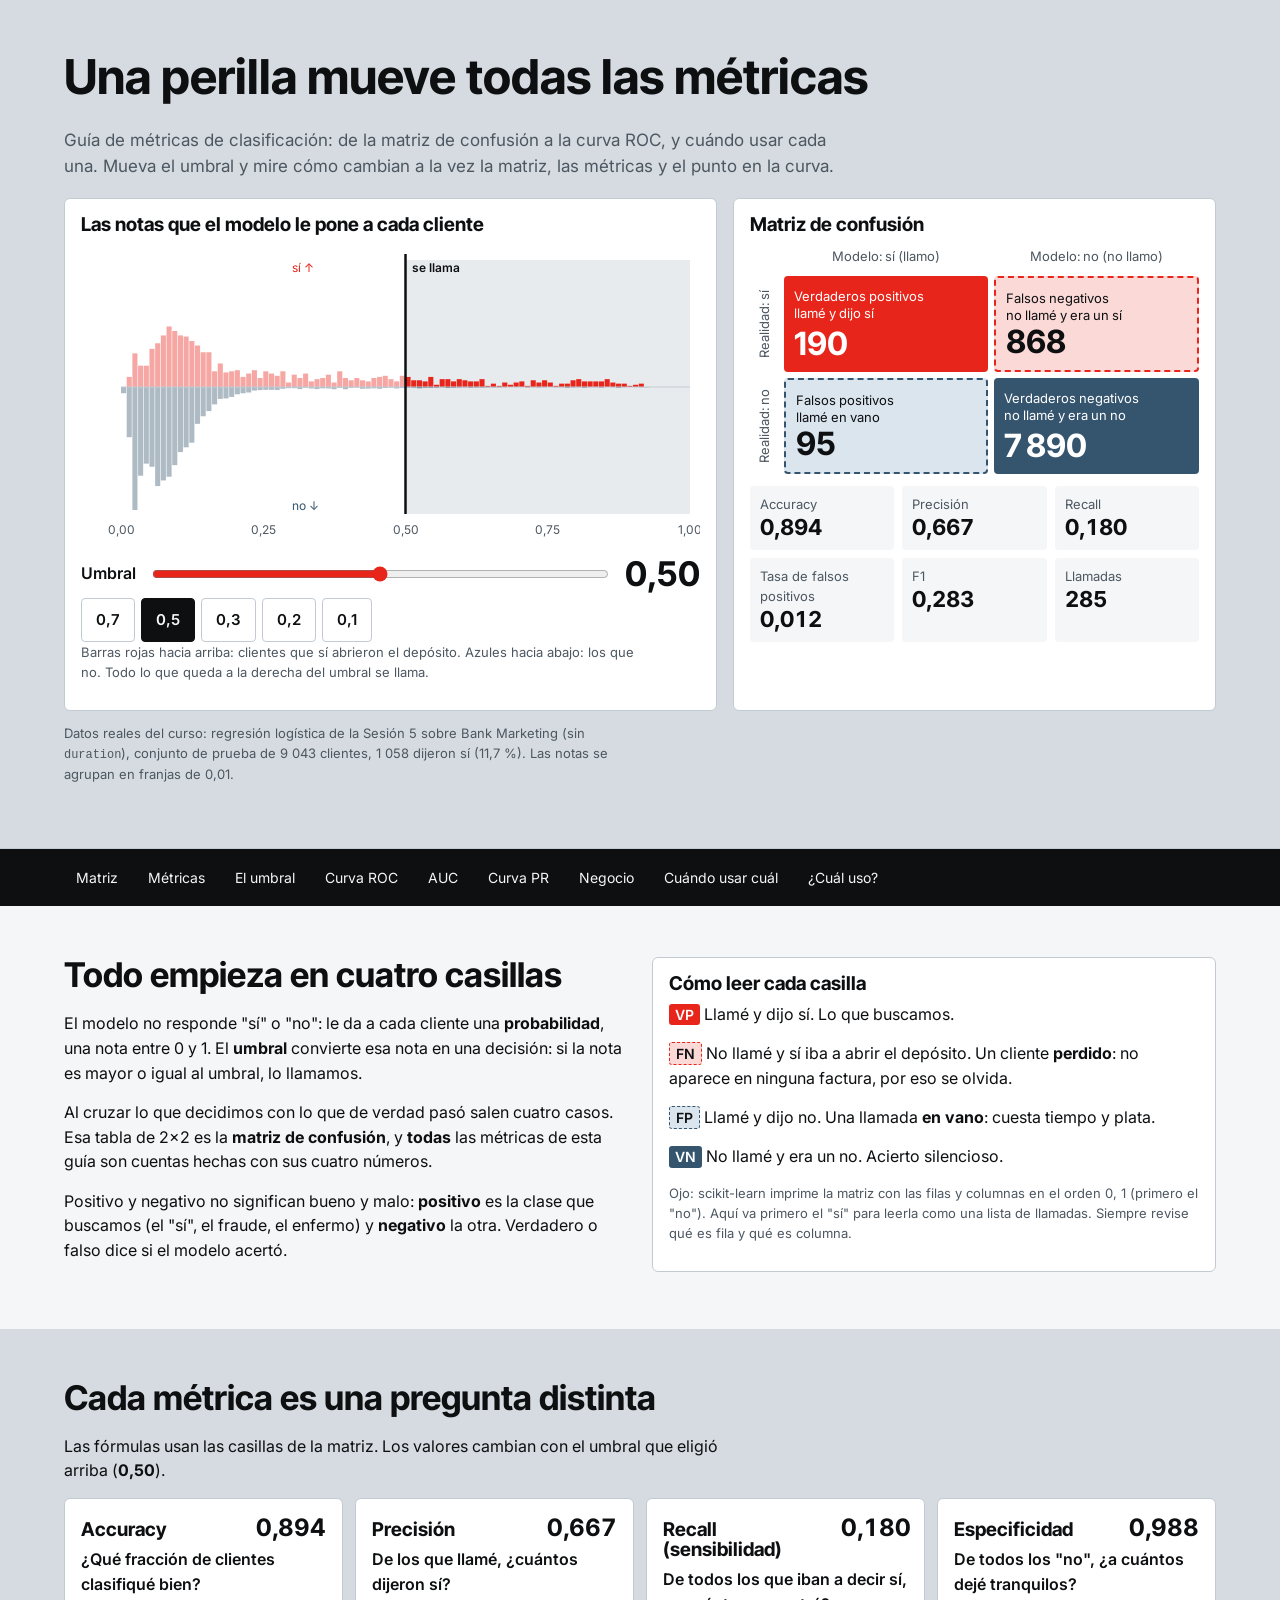
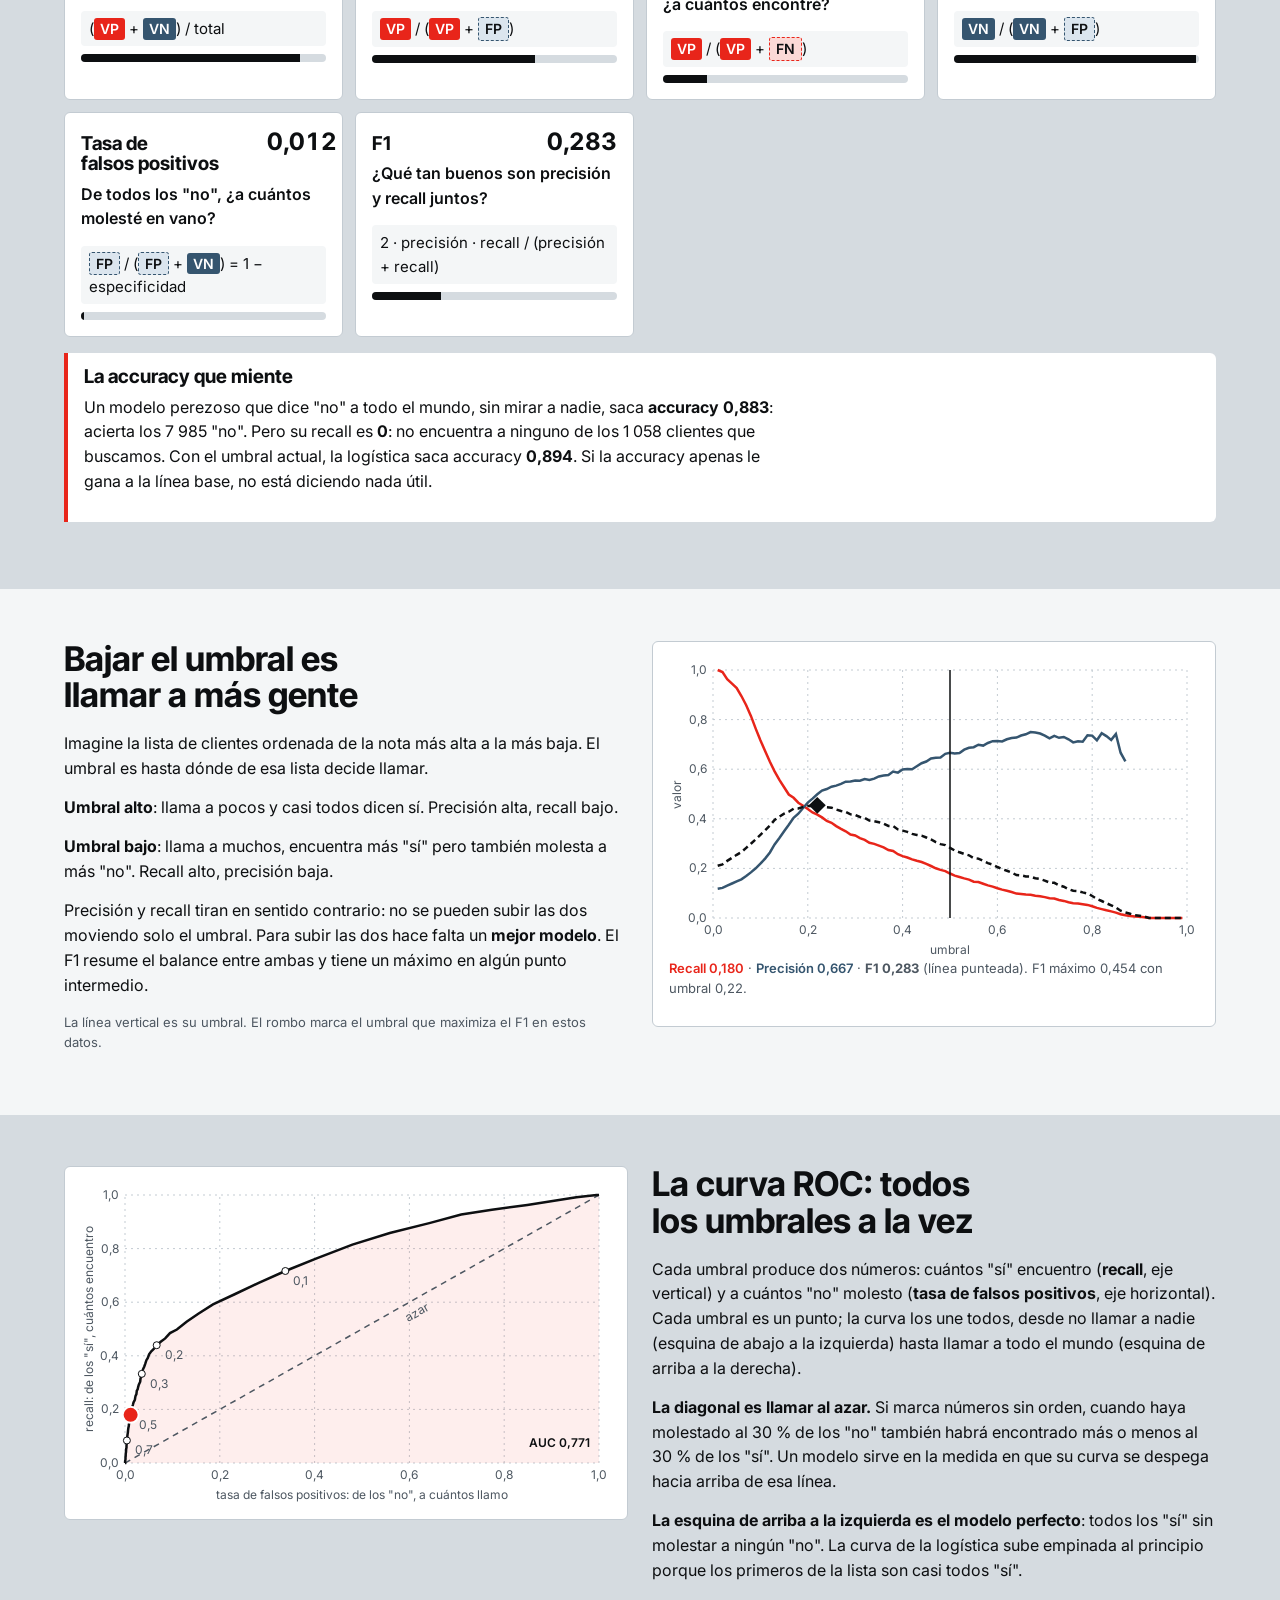
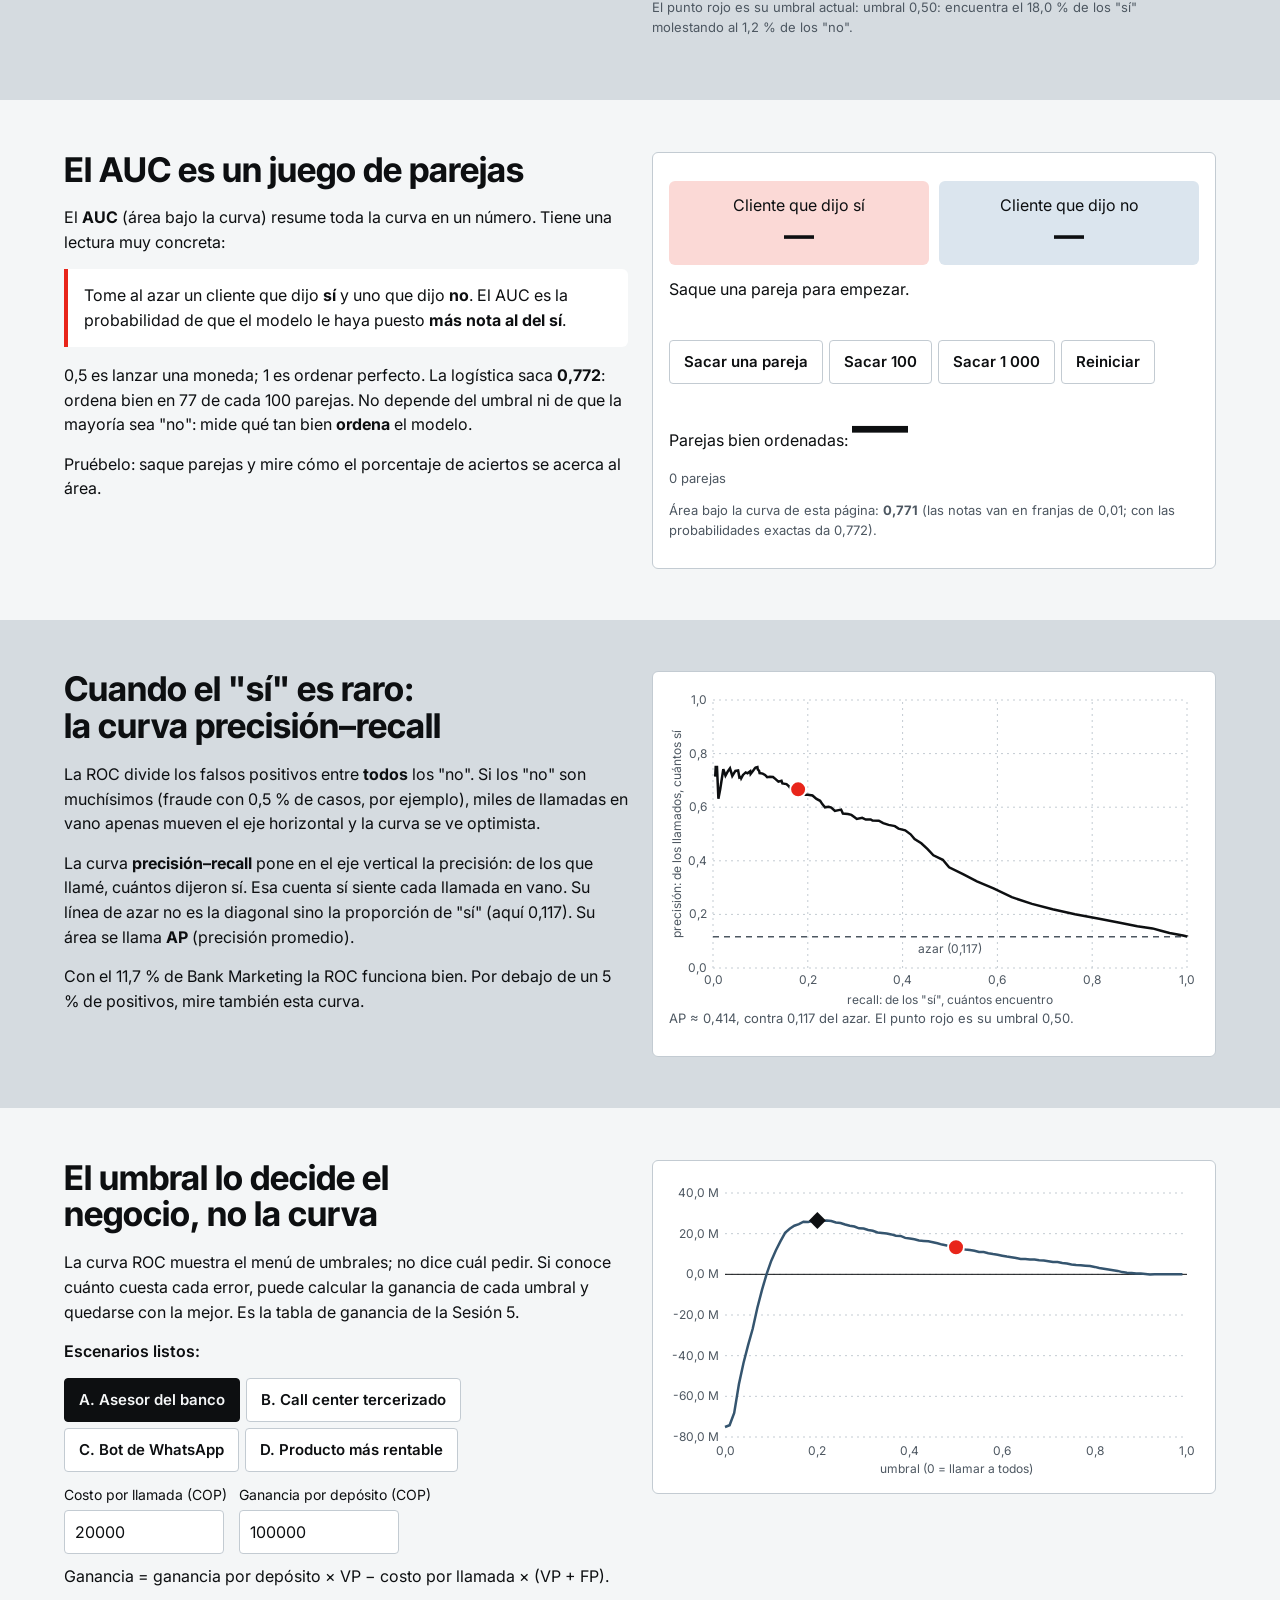
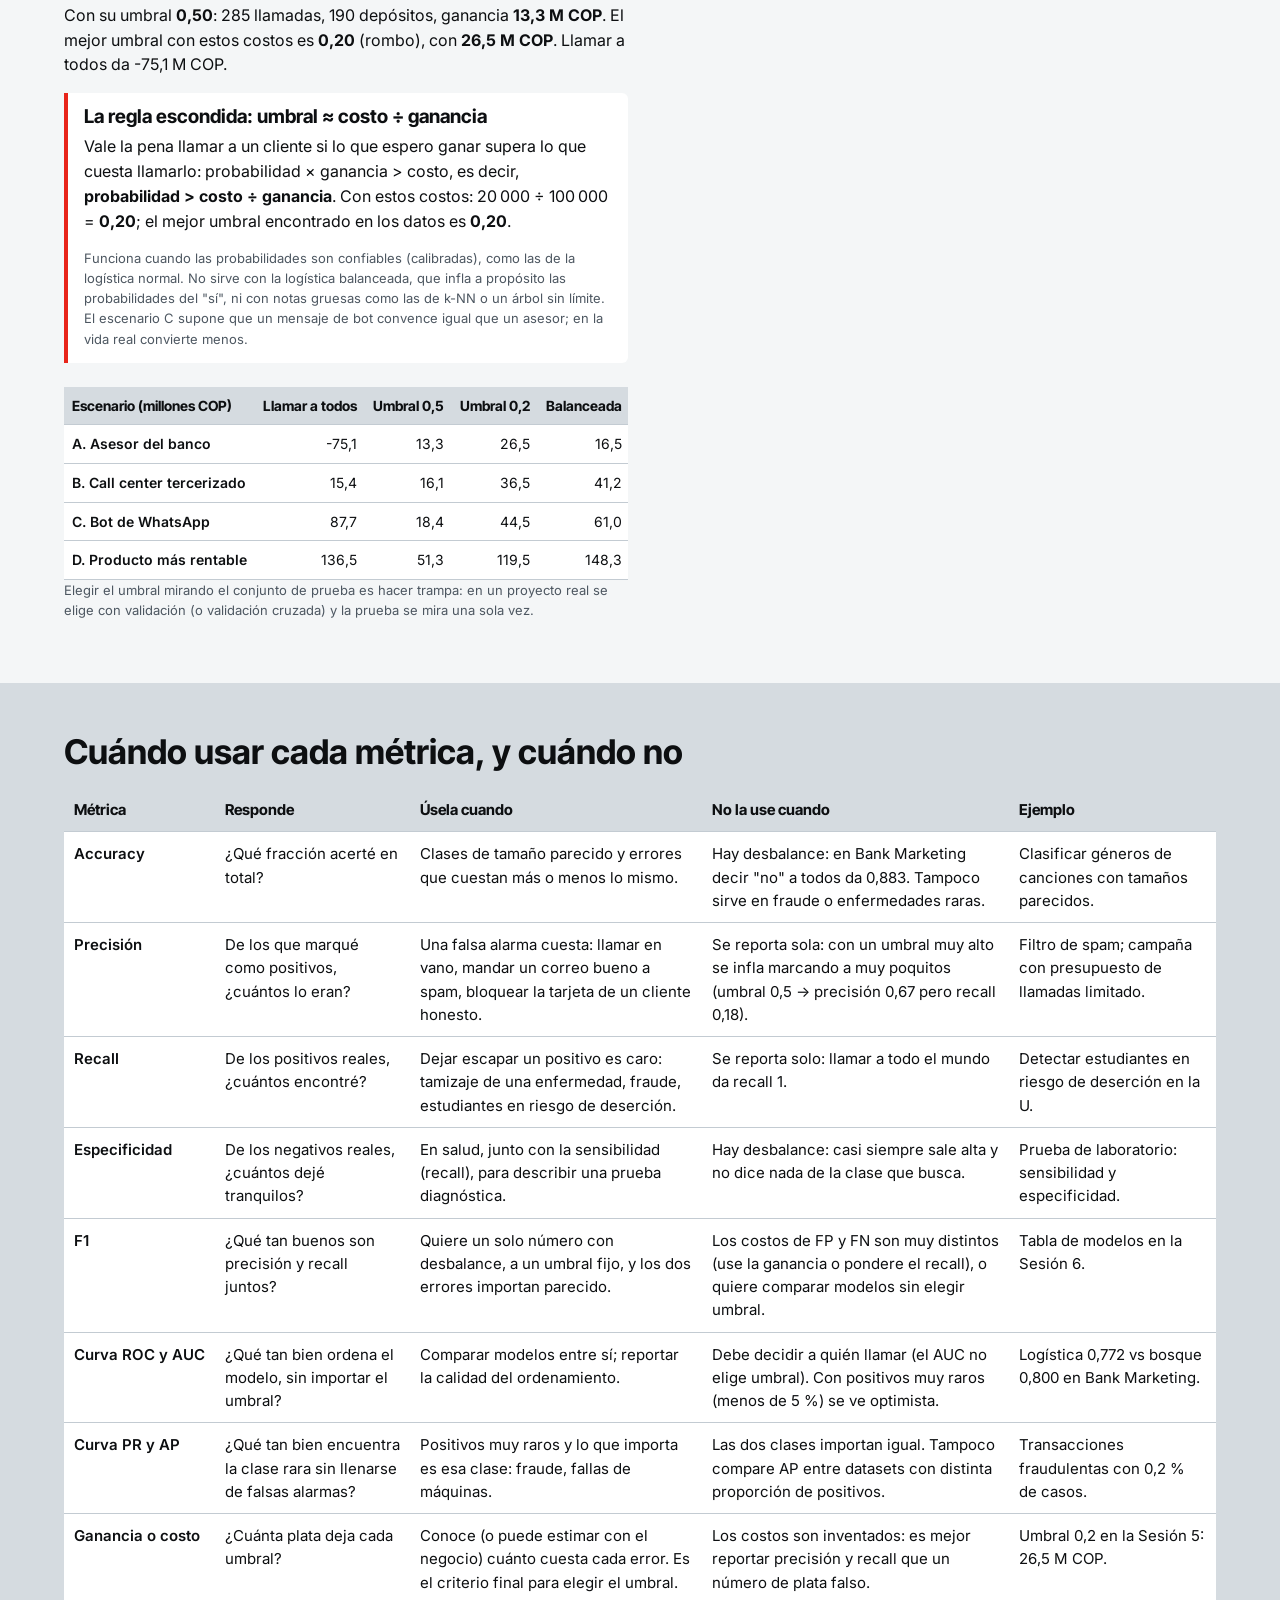
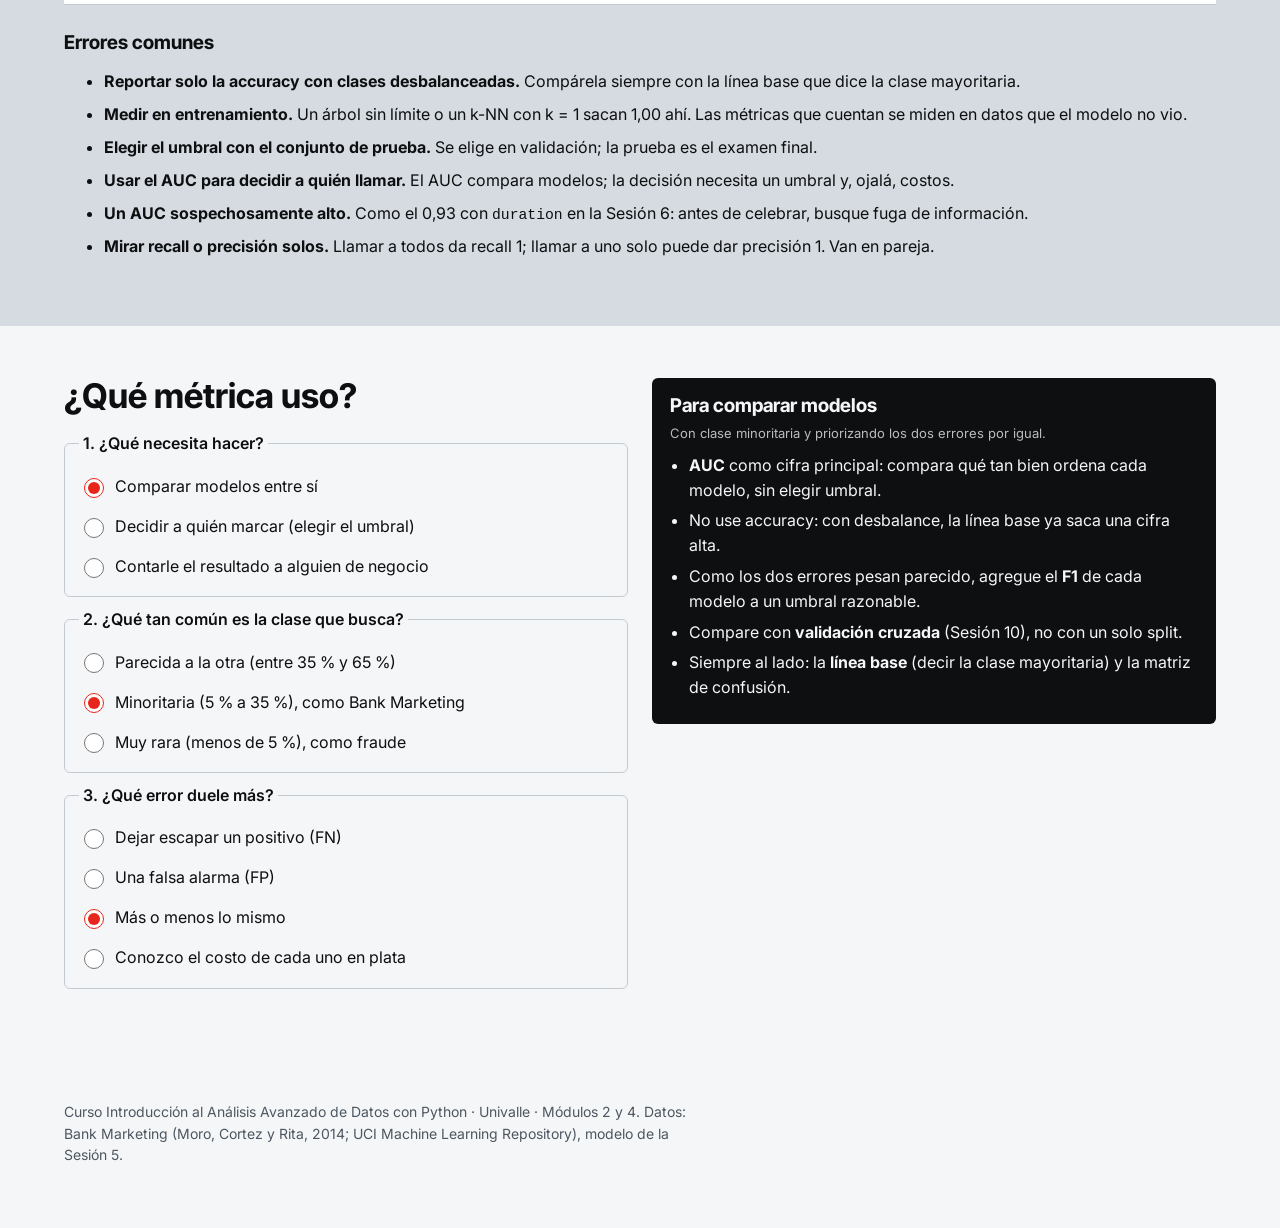
==== commit 2746ce79: "Laboratorio 10: el selector de métricas usa las tres preguntas" ====
--- a/laboratorio/10_metricas.html
+++ b/laboratorio/10_metricas.html
@@ -453,24 +453,33 @@
 
 // ¿cuál uso?
 function rec(){const v=k=>document.querySelector(`input[name=${k}]:checked`).value;const g=v('g'),b=v('b'),e=v('e');const L=[];let t='';
+  const errTxt={fn:'dejar escapar un positivo',fp:'una falsa alarma',igual:'los dos errores por igual',plata:'el costo en plata de cada error'}[e];
+  const balTxt={bal:'clases parecidas',des:'clase minoritaria',rara:'clase muy rara'}[b];
   if(g==='cmp'){t='Para comparar modelos';
-    if(b==='rara')L.push('<b>AP (curva precisión–recall)</b> como cifra principal, con el AUC al lado.');else L.push('<b>AUC</b> como cifra principal: compara el ordenamiento sin elegir umbral.');
-    if(b==='bal')L.push('La <b>accuracy</b> también vale aquí, porque las clases son parecidas.');else L.push('Agregue <b>F1</b> (o recall y precisión) a un umbral razonable; no use accuracy.');
+    if(b==='rara')L.push('<b>AP (curva precisión–recall)</b> como cifra principal, con el AUC al lado.');else L.push('<b>AUC</b> como cifra principal: compara qué tan bien ordena cada modelo, sin elegir umbral.');
+    if(b==='bal')L.push('La <b>accuracy</b> también vale aquí, porque las clases son parecidas.');else L.push('No use accuracy: con desbalance, la línea base ya saca una cifra alta.');
+    if(e==='fn')L.push('Como le duele dejar escapar positivos, compare también el <b>recall</b> de cada modelo a un umbral razonable (o el recall que logra con una precisión mínima).');
+    else if(e==='fp')L.push('Como le duelen las falsas alarmas, compare también la <b>precisión</b> de cada modelo (o la precisión que logra con un recall mínimo).');
+    else if(e==='plata')L.push('Como conoce los costos, compare la <b>ganancia máxima</b> de cada modelo, cada uno en su mejor umbral: gana el que más plata deja, no el de mayor AUC.');
+    else L.push('Como los dos errores pesan parecido, agregue el <b>F1</b> de cada modelo a un umbral razonable.');
     L.push('Compare con <b>validación cruzada</b> (Sesión 10), no con un solo split.')}
   else if(g==='thr'){t='Para elegir el umbral';
-    if(e==='plata')L.push('Calcule la <b>ganancia de cada umbral</b> y quédese con la mejor (como en la sección de negocio).');
+    if(e==='plata')L.push('Calcule la <b>ganancia de cada umbral</b> y quédese con la mejor (sección Negocio). Con probabilidades confiables, el mejor umbral queda cerca de <b>costo ÷ ganancia</b>.');
     else if(e==='fn')L.push('Baje el umbral hasta un <b>recall</b> alto, poniendo un piso de precisión que el equipo pueda atender.');
     else if(e==='fp')L.push('Suba el umbral hasta una <b>precisión</b> alta, con un piso de recall para no quedarse sin casos.');
     else L.push('Elija el umbral que <b>maximiza el F1</b>.');
-    L.push('Hágalo en <b>validación</b>, no en prueba.');
-    if(b!=='bal')L.push('Olvide el 0,5 por defecto: con desbalance casi nunca es el mejor.')}
+    if(b==='bal')L.push('Con clases parecidas, el 0,5 por defecto suele ser un punto de partida razonable; aun así, revíselo.');else L.push('Olvide el 0,5 por defecto: con desbalance casi nunca es el mejor.');
+    L.push('Hágalo en <b>validación</b>, no en prueba.')}
   else{t='Para contárselo a negocio';
-    if(b==='bal'&&e==='igual')L.push('La <b>accuracy</b> se entiende fácil y aquí no engaña.');
+    if(b==='bal'&&e==='igual')L.push('La <b>accuracy</b> se entiende fácil y aquí no engaña.');else L.push('No lleve la accuracy sola: con '+balTxt+' o errores de distinto peso, engaña.');
     L.push('Muestre la <b>matriz de confusión</b> en palabras: "de cada 100 clientes que iban a decir sí, encontramos 44".');
-    L.push(e==='fp'?'Hable de <b>precisión</b>: "de cada 100 llamadas, X terminan en depósito".':'Hable de <b>recall</b> y <b>precisión</b> como "encontramos" y "acertamos al llamar".');
-    if(e==='plata')L.push('Traduzca a <b>plata</b>: ganancia del umbral elegido frente a llamar a todos.')}
+    if(e==='fn')L.push('Ponga el foco en el <b>recall</b>: "encontramos X de cada 100 casos", y diga cuántos se escapan.');
+    else if(e==='fp')L.push('Ponga el foco en la <b>precisión</b>: "de cada 100 alertas, X eran de verdad".');
+    else if(e==='plata')L.push('Traduzca a <b>plata</b>: ganancia del umbral elegido frente a no usar modelo (llamar a todos o a nadie).');
+    else L.push('Hable de <b>recall</b> y <b>precisión</b> como "encontramos" y "acertamos".')}
   L.push('Siempre al lado: la <b>línea base</b> (decir la clase mayoritaria) y la matriz de confusión.');
-  $('rec').innerHTML=`<h3>${t}</h3><ul>${L.map(x=>`<li>${x}</li>`).join('')}</ul>`}
+  const r=$('rec');r.innerHTML=`<h3>${t}</h3><p class="note" style="color:inherit;opacity:.75;margin:0 0 10px">Con ${balTxt} y priorizando ${errTxt}.</p><ul>${L.map(x=>`<li>${x}</li>`).join('')}</ul>`;
+  r.animate&&!matchMedia('(prefers-reduced-motion: reduce)').matches&&r.animate([{opacity:.4},{opacity:1}],{duration:300})}
 $('quiz').addEventListener('change',rec);$('quiz').addEventListener('submit',e=>e.preventDefault());rec();
 
 update();
